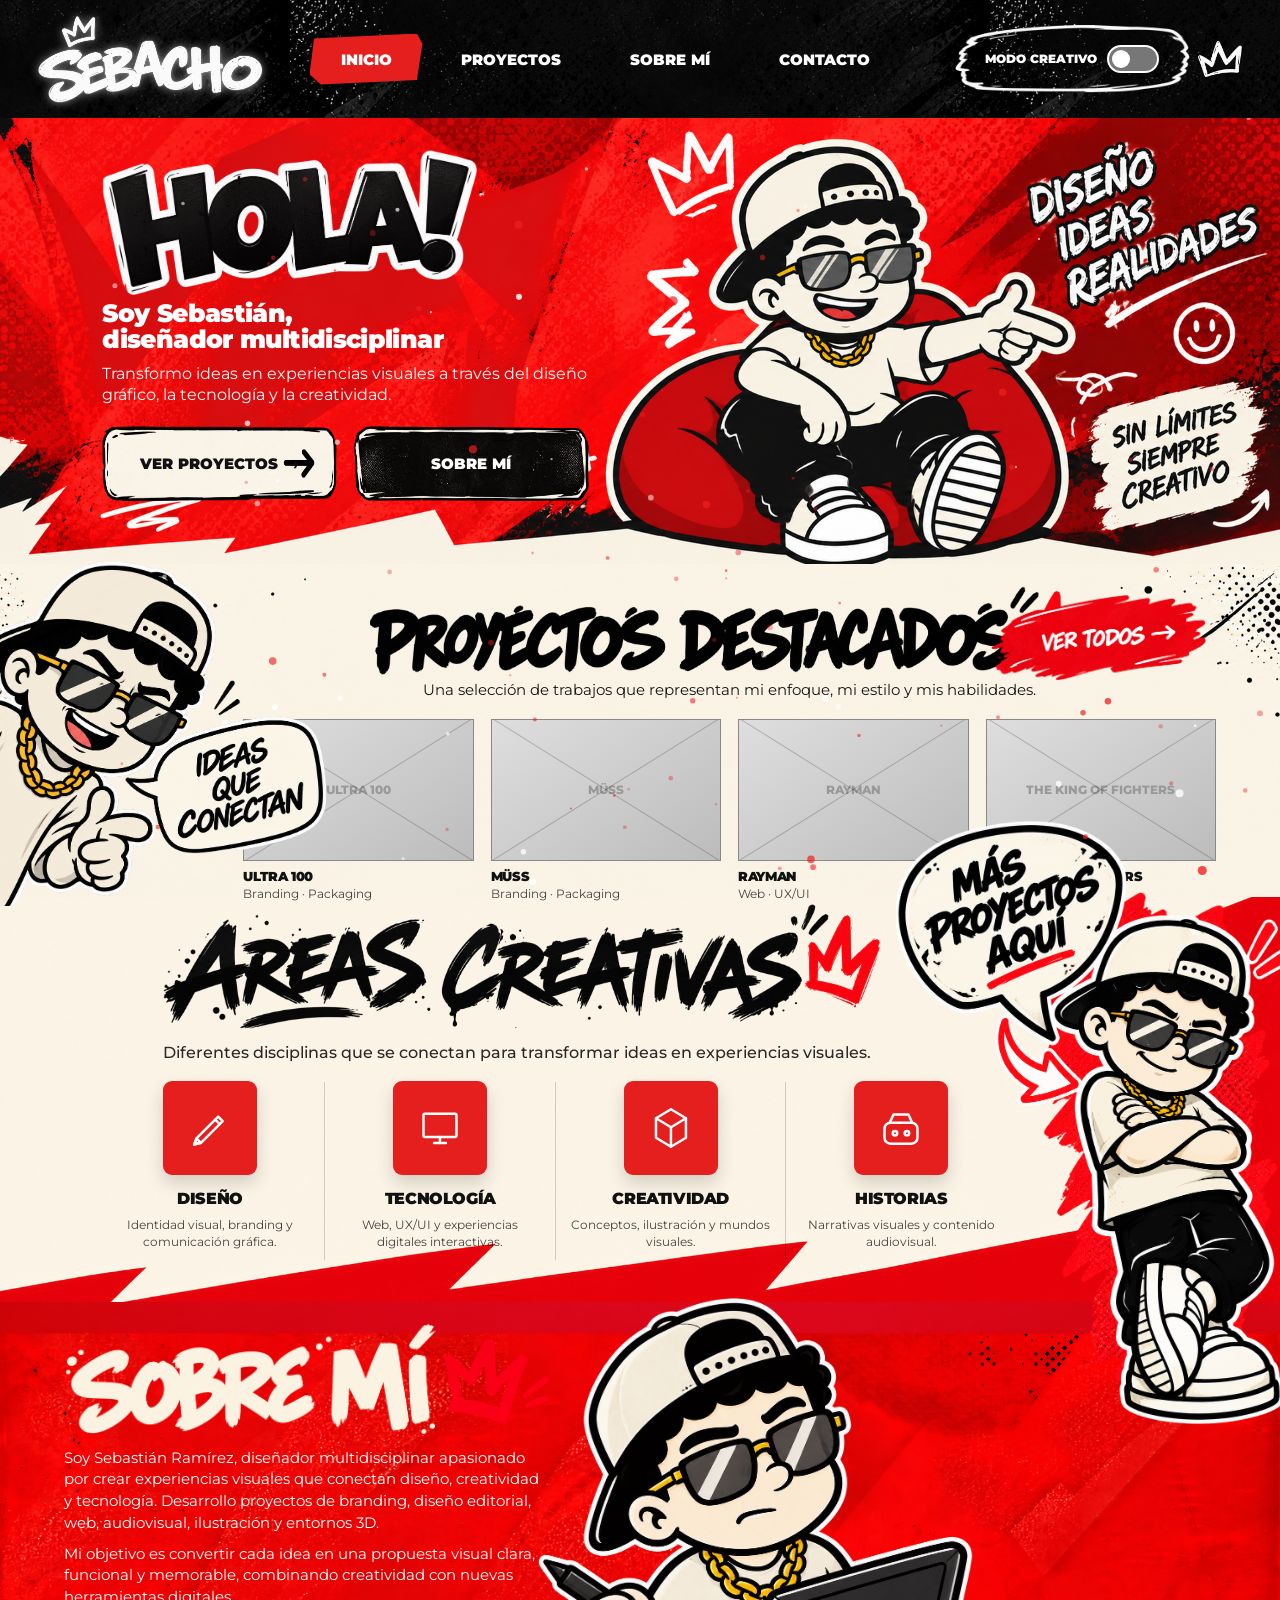
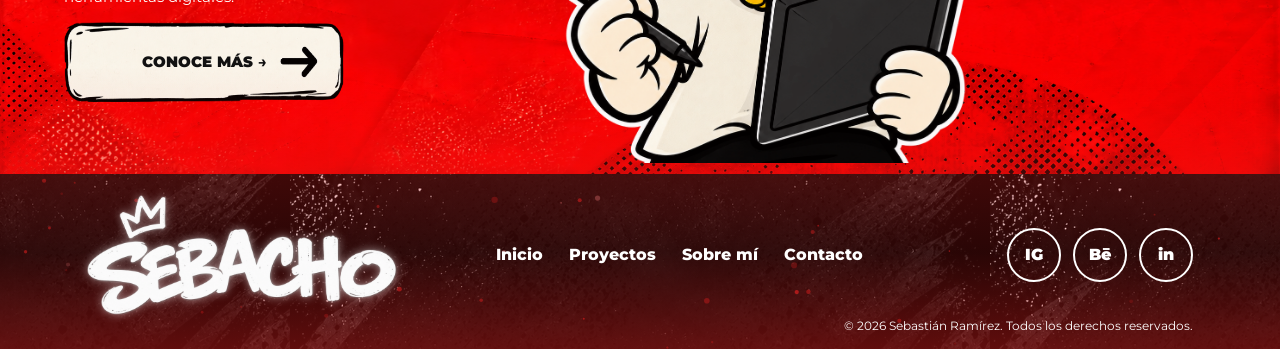
==== index.html @ afc7a99c "PRUEBA PORTAFOLIO" ====
<!DOCTYPE html>
<html lang="es">

<head>

    <meta charset="UTF-8">

    <meta
        name="viewport"
        content="width=device-width, initial-scale=1.0"
    >

    <meta
        name="description"
        content="Portafolio de Sebastián Ramírez. Diseño gráfico, branding, web, audiovisual, 3D e ilustración."
    >

    <title>Sebacho | Portafolio</title>

    <link
        rel="icon"
        type="image/png"
        href="img/logo-web.png"
    >

    <link
        rel="preconnect"
        href="https://fonts.googleapis.com"
    >

    <link
        rel="preconnect"
        href="https://fonts.gstatic.com"
        crossorigin
    >

    <link
        href="https://fonts.googleapis.com/css2?family=Montserrat:wght@400;500;600;700;800;900&display=swap"
        rel="stylesheet"
    >

    <link
        rel="stylesheet"
        href="css/style.css"
    >

</head>


<body class="page-loading">


    <!-- =====================================================
         INTRO
    ====================================================== -->

    <div
        class="intro"
        id="intro"
    >

        <img
            src="img/inicio/logo-sebacho.png"
            alt="Sebacho"
            class="intro-logo"
            id="introLogo"
        >

    </div>



    <!-- =====================================================
         CURSOR
    ====================================================== -->

    <div
        class="custom-cursor"
        id="customCursor"
        aria-hidden="true"
    ></div>



    <!-- =====================================================
         PARTICULAS GENERALES
    ====================================================== -->

    <canvas
        id="globalParticles"
        class="global-particles"
    ></canvas>



    <!-- =====================================================
         HEADER
    ====================================================== -->

    <header
        class="site-header header-visible"
        id="siteHeader"
    >

        <div class="header-background"></div>


        <div class="header-inner">


            <!-- LOGO -->

            <a
                href="index.html"
                class="brand hover-menu-effect"
                id="headerBrand"
                aria-label="Inicio"
            >

                <img
                    src="img/inicio/logo-sebacho.png"
                    alt="Sebacho Portafolio"
                    class="floating-logo"
                >

            </a>



            <!-- MENU -->

            <nav
                class="main-nav"
                id="mainNav"
            >

                <a
                    href="index.html"
                    class="nav-link active"
                >
                    INICIO
                </a>


                <a
                    href="proyectos.html"
                    class="nav-link"
                >
                    PROYECTOS
                </a>


                <a
                    href="sobre-mi.html"
                    class="nav-link"
                >
                    SOBRE MÍ
                </a>


                <a
                    href="contacto.html"
                    class="nav-link"
                >
                    CONTACTO
                </a>

            </nav>



            <!-- MODO CREATIVO -->

            <div class="header-actions">

                <button
                    class="creative-mode hover-menu-effect"
                    id="creativeMode"
                    type="button"
                    aria-label="Activar modo creativo"
                    aria-pressed="false"
                >

                    <img
                        src="img/inicio/modo-creativo-marco.png"
                        alt=""
                        class="creative-mode-frame"
                    >


                    <span class="creative-mode-label">
                        MODO CREATIVO
                    </span>


                    <span class="creative-switch">

                        <span
                            class="creative-switch-dot"
                        ></span>

                    </span>

                </button>


                <img
                    src="img/inicio/corona.png"
                    alt=""
                    class="header-crown creative-crown"
                >

            </div>



            <!-- MENU MOBILE -->

            <button
                class="mobile-menu-button"
                id="mobileMenuButton"
                type="button"
                aria-label="Abrir menú"
                aria-expanded="false"
            >

                <span></span>
                <span></span>
                <span></span>

            </button>


        </div>

    </header>



    <!-- =====================================================
         MAIN
    ====================================================== -->

    <main class="continuous-page">



        <!-- =================================================
             HERO
        ================================================== -->

        <section class="visual-section hero-section">

            <div class="visual-stage hero-stage">


                <img
                    src="img/inicio/Banner-inicio.png"
                    alt=""
                    class="visual-background hero-background"
                >



                <div class="hero-content">


                    <img
                        src="img/inicio/Hola-banner.png"
                        alt="Hola"
                        class="hero-hello creative-text reveal-item reveal-pop"
                    >


                    <div class="hero-copy reveal-item reveal-up">

                        <h1>
                            Soy Sebastián,<br>
                            diseñador multidisciplinar
                        </h1>

                        <p>
                            Transformo ideas en experiencias visuales
                            a través del diseño gráfico, la tecnología
                            y la creatividad.
                        </p>

                    </div>



                    <div class="hero-buttons reveal-item reveal-up">


                        <a
                            href="proyectos.html"
                            class="graphic-button creative-button-one magnetic-element"
                        >

                            <img
                                src="img/inicio/boton-ver-proyectos.png"
                                alt=""
                            >

                            <span>
                                VER PROYECTOS
                                <b>→</b>
                            </span>

                        </a>



                        <a
                            href="sobre-mi.html"
                            class="graphic-button graphic-button-dark creative-button-two magnetic-element"
                        >

                            <img
                                src="img/inicio/boton-inicio.png"
                                alt=""
                            >

                            <span>
                                SOBRE MÍ
                            </span>

                        </a>


                    </div>


                </div>


            </div>

        </section>



        <!-- =================================================
             PROYECTOS DESTACADOS
        ================================================== -->

        <section class="visual-section featured-section">

            <div class="visual-stage featured-stage">


                <img
                    src="img/inicio/fondo-proyectos-destacados.png"
                    alt=""
                    class="visual-background featured-background"
                >



                <div class="featured-content">


                    <div class="featured-heading reveal-item reveal-up">


                        <img
                            src="img/inicio/titulo-proyectos-destacados.png"
                            alt="Proyectos destacados"
                            class="featured-title creative-title-one"
                        >


                        <p>
                            Una selección de trabajos que representan
                            mi enfoque, mi estilo y mis habilidades.
                        </p>


                    </div>



                    <a
                        href="proyectos.html"
                        class="view-all creative-small-button reveal-item reveal-right magnetic-element"
                        aria-label="Ver todos los proyectos"
                    >

                        <img
                            src="img/inicio/boton-ver-todos.png"
                            alt="Ver todos"
                        >

                    </a>



                    <div class="featured-grid">


                        <!-- ULTRA 100 -->

                        <a
                            href="proyectos/ultra-100.html"
                            class="project-card reveal-item reveal-up"
                            style="--delay:0ms;"
                        >

                            <div class="project-image">

                                <div class="placeholder">
                                    ULTRA 100
                                </div>


                                <div class="project-hover-info">

                                    <h3>
                                        ULTRA 100
                                    </h3>

                                    <p>
                                        BRANDING · PACKAGING
                                    </p>

                                </div>

                            </div>


                            <h2>
                                ULTRA 100
                            </h2>

                            <p>
                                Branding · Packaging
                            </p>

                        </a>



                        <!-- MÜSS -->

                        <a
                            href="proyectos/muss.html"
                            class="project-card reveal-item reveal-up"
                            style="--delay:70ms;"
                        >

                            <div class="project-image">

                                <div class="placeholder">
                                    MÜSS
                                </div>


                                <div class="project-hover-info">

                                    <h3>
                                        MÜSS
                                    </h3>

                                    <p>
                                        BRANDING · PACKAGING
                                    </p>

                                </div>

                            </div>


                            <h2>
                                MÜSS
                            </h2>

                            <p>
                                Branding · Packaging
                            </p>

                        </a>



                        <!-- RAYMAN -->

                        <a
                            href="proyectos/rayman.html"
                            class="project-card reveal-item reveal-up"
                            style="--delay:140ms;"
                        >

                            <div class="project-image">

                                <div class="placeholder">
                                    RAYMAN
                                </div>


                                <div class="project-hover-info">

                                    <h3>
                                        RAYMAN
                                    </h3>

                                    <p>
                                        WEB · UX/UI
                                    </p>

                                </div>

                            </div>


                            <h2>
                                RAYMAN
                            </h2>

                            <p>
                                Web · UX/UI
                            </p>

                        </a>



                        <!-- KOF -->

                        <a
                            href="proyectos/kof.html"
                            class="project-card reveal-item reveal-up"
                            style="--delay:210ms;"
                        >

                            <div class="project-image">

                                <div class="placeholder">
                                    THE KING OF FIGHTERS
                                </div>


                                <div class="project-hover-info">

                                    <h3>
                                        THE KING OF FIGHTERS
                                    </h3>

                                    <p>
                                        WEB · UX/UI
                                    </p>

                                </div>

                            </div>


                            <h2>
                                THE KING OF FIGHTERS
                            </h2>

                            <p>
                                Web · UX/UI
                            </p>

                        </a>


                    </div>


                </div>



                <div class="featured-character-position character-front">

                    <img
                        src="img/inicio/proyectos-destacados-personaje.png"
                        alt=""
                        class="featured-character creative-character-left reveal-item reveal-left"
                    >

                </div>


            </div>

        </section>



        <!-- =================================================
             AREAS CREATIVAS
        ================================================== -->

        <section class="visual-section areas-section">

            <div class="visual-stage areas-stage">


                <img
                    src="img/inicio/fondo-areas-creativos.png"
                    alt=""
                    class="visual-background areas-background"
                >



                <div class="areas-content">


                    <div class="areas-heading reveal-item reveal-left">

                        <img
                            src="img/inicio/titulo-Areas-creativas.png"
                            alt="Áreas creativas"
                            class="areas-title creative-areas-title"
                        >


                        <p>
                            Diferentes disciplinas que se conectan para
                            transformar ideas en experiencias visuales.
                        </p>

                    </div>



                    <div class="areas-grid">


                        <!-- DISEÑO -->

                        <article
                            class="area-item reveal-item reveal-up"
                            style="--delay:0ms;"
                        >

                            <div class="area-icon creative-icon-one">

                                <svg
                                    viewBox="0 0 64 64"
                                    aria-hidden="true"
                                >

                                    <path d="M14 46L43 17l6 6-29 29-9 2z"/>
                                    <path d="M39 21l6 6"/>
                                    <path d="M11 54l3-8 5 5z"/>

                                </svg>

                            </div>


                            <h3>
                                DISEÑO
                            </h3>


                            <p>
                                Identidad visual, branding
                                y comunicación gráfica.
                            </p>

                        </article>



                        <!-- TECNOLOGÍA -->

                        <article
                            class="area-item reveal-item reveal-up"
                            style="--delay:80ms;"
                        >

                            <div class="area-icon creative-icon-two">

                                <svg
                                    viewBox="0 0 64 64"
                                    aria-hidden="true"
                                >

                                    <rect
                                        x="10"
                                        y="13"
                                        width="44"
                                        height="31"
                                        rx="2"
                                    />

                                    <path d="M24 52h16"/>
                                    <path d="M32 44v8"/>

                                </svg>

                            </div>


                            <h3>
                                TECNOLOGÍA
                            </h3>


                            <p>
                                Web, UX/UI y experiencias
                                digitales interactivas.
                            </p>

                        </article>



                        <!-- CREATIVIDAD -->

                        <article
                            class="area-item reveal-item reveal-up"
                            style="--delay:160ms;"
                        >

                            <div class="area-icon creative-icon-three">

                                <svg
                                    viewBox="0 0 64 64"
                                    aria-hidden="true"
                                >

                                    <path d="M32 7l20 12v26L32 57 12 45V19z"/>
                                    <path d="M12 19l20 12 20-12"/>
                                    <path d="M32 31v26"/>

                                </svg>

                            </div>


                            <h3>
                                CREATIVIDAD
                            </h3>


                            <p>
                                Conceptos, ilustración
                                y mundos visuales.
                            </p>

                        </article>



                        <!-- HISTORIAS -->

                        <article
                            class="area-item reveal-item reveal-up"
                            style="--delay:240ms;"
                        >

                            <div class="area-icon creative-icon-four">

                                <svg
                                    viewBox="0 0 64 64"
                                    aria-hidden="true"
                                >

                                    <path d="M18 25h28a8 8 0 018 8v12a8 8 0 01-8 8H18a8 8 0 01-8-8V33a8 8 0 018-8z"/>
                                    <path d="M17 25l5-11h20l5 11"/>

                                    <circle
                                        cx="24"
                                        cy="39"
                                        r="3"
                                    />

                                    <circle
                                        cx="40"
                                        cy="39"
                                        r="3"
                                    />

                                </svg>

                            </div>


                            <h3>
                                HISTORIAS
                            </h3>


                            <p>
                                Narrativas visuales
                                y contenido audiovisual.
                            </p>

                        </article>


                    </div>


                </div>



                <div class="areas-character-position character-front">

                    <img
                        src="img/inicio/personaje-otros-proyectos.png"
                        alt=""
                        class="areas-character creative-areas-character reveal-item reveal-right"
                    >

                </div>


            </div>

        </section>



        <!-- =================================================
             SOBRE MI
        ================================================== -->

        <section class="visual-section about-section">

            <div class="visual-stage about-stage">


                <img
                    src="img/inicio/fondo-sobre-mi.png"
                    alt=""
                    class="visual-background about-background"
                >



                <div class="about-content reveal-item reveal-left">


                    <img
                        src="img/inicio/titulo-sobre-mi.png"
                        alt="Sobre mí"
                        class="about-title creative-about-title"
                    >


                    <p>
                        Soy Sebastián Ramírez, diseñador multidisciplinar
                        apasionado por crear experiencias visuales que conectan
                        diseño, creatividad y tecnología. Desarrollo proyectos
                        de branding, diseño editorial, web, audiovisual,
                        ilustración y entornos 3D.
                    </p>


                    <p>
                        Mi objetivo es convertir cada idea en una propuesta
                        visual clara, funcional y memorable, combinando
                        creatividad con nuevas herramientas digitales.
                    </p>



                    <a
                        href="sobre-mi.html"
                        class="about-button creative-about-button magnetic-element"
                    >

                        <img
                            src="img/inicio/boton-conoce-mas.png"
                            alt=""
                        >

                        <span>
                            CONOCE MÁS
                            <b>→</b>
                        </span>

                    </a>


                </div>



                <div class="about-character-position character-front">

                    <img
                        src="img/inicio/personaje-sobre-mi.png"
                        alt=""
                        class="about-character creative-about-character reveal-item reveal-pop"
                    >

                </div>



                <div class="about-footer-fade"></div>


            </div>

        </section>


    </main>



    <!-- =====================================================
         FOOTER
    ====================================================== -->

    <footer class="footer">


        <canvas
            id="footerFire"
            class="footer-fire"
        ></canvas>


        <div class="footer-red-glow"></div>



        <div class="footer-inner reveal-item reveal-up">


            <a
                href="index.html"
                class="footer-logo hover-menu-effect"
            >

                <img
                    src="img/inicio/logo-sebacho.png"
                    alt="Sebacho"
                    class="floating-logo footer-floating-logo"
                >

            </a>



            <nav class="footer-nav">


                <a
                    href="index.html"
                    class="hover-menu-effect"
                >
                    Inicio
                </a>


                <a
                    href="proyectos.html"
                    class="hover-menu-effect"
                >
                    Proyectos
                </a>


                <a
                    href="sobre-mi.html"
                    class="hover-menu-effect"
                >
                    Sobre mí
                </a>


                <a
                    href="contacto.html"
                    class="hover-menu-effect"
                >
                    Contacto
                </a>


            </nav>



            <div class="footer-socials">


                <a
                    href="https://www.instagram.com/sebbacho/"
                    target="_blank"
                    rel="noopener noreferrer"
                    class="hover-menu-effect"
                >
                    IG
                </a>


                <a
                    href="https://www.behance.net/skullrex00reli"
                    target="_blank"
                    rel="noopener noreferrer"
                    class="hover-menu-effect"
                >
                    Bē
                </a>


                <a
                    href="https://www.linkedin.com/in/ssebachoo-designer-447608274/"
                    target="_blank"
                    rel="noopener noreferrer"
                    class="hover-menu-effect"
                >
                    in
                </a>


            </div>


        </div>



        <p class="footer-copy">

            ©
            <span id="currentYear"></span>
            Sebastián Ramírez.
            Todos los derechos reservados.

        </p>


    </footer>



    <!-- =====================================================
         VOLVER ARRIBA
    ====================================================== -->

    <button
        class="back-to-top"
        id="backToTop"
        type="button"
        aria-label="Volver al inicio"
    >

        <span>↑</span>

    </button>



    <script src="js/main.js"></script>


</body>

</html>
---- css/style.css ----
/* =========================================================
   VARIABLES
========================================================= */

:root {

    --red: #E41F1E;
    --cream: #FAF3E6;
    --white: #ffffff;
    --black: #050505;

    --cyan: #00edff;
    --blue-neon: #1689ff;
    --yellow: #fff36d;

    --header-height: 118px;

    --area-icon-size:
        clamp(
            94px,
            6.3vw,
            118px
        );

}


/* =========================================================
   RESET
========================================================= */

* {

    margin: 0;
    padding: 0;

    box-sizing: border-box;

}


html {

    scroll-behavior: smooth;

    scrollbar-color:
        var(--red)
        #080808;

}


body {

    min-height: 100vh;

    overflow-x: hidden;

    color: white;

    font-family:
        "Montserrat",
        Arial,
        sans-serif;

    background-image:
        url("../img/fondo-web.png");

    background-repeat:
        repeat;

    background-position:
        center top;

    background-size:
        700px auto;

}


body.page-loading,
body.menu-open {

    overflow: hidden;

}


img {

    display: block;

    max-width: 100%;

}


a {

    color: inherit;

    text-decoration: none;

}


button {

    font-family: inherit;

}


h1,
h2,
h3 {

    letter-spacing: -.025em;

}


/* =========================================================
   SCROLLBAR
========================================================= */

::-webkit-scrollbar {

    width: 12px;

}


::-webkit-scrollbar-track {

    background: #080808;

}


::-webkit-scrollbar-thumb {

    background:
        var(--red);

    border:
        3px solid #080808;

    border-radius:
        50px;

}


/* =========================================================
   CURSOR
========================================================= */

@media (pointer: fine) {

    html,
    body,
    body * {

        cursor:
            none !important;

    }


    .custom-cursor {

        position: fixed;

        z-index: 99999999;

        left: 0;
        top: 0;

        width: 44px;
        height: 44px;

        pointer-events: none;

        background:
            url("../img/mouse-normal.png")
            left top /
            contain
            no-repeat;

        transform:
            translate(-5px,-4px);

        opacity: 0;

        transition:
            width .13s ease,
            height .13s ease,
            opacity .15s ease;

    }


    .custom-cursor.visible {

        opacity: 1;

    }


    .custom-cursor.is-link {

        width: 52px;
        height: 52px;

        background-image:
            url("../img/mouse-enlace.png");

    }

}


/* =========================================================
   PARTICULAS
========================================================= */

.global-particles {

    position: fixed;

    z-index: 120;

    inset: 0;

    width: 100%;
    height: 100%;

    pointer-events: none;

    opacity: 1;

}


/* =========================================================
   INTRO
========================================================= */

.intro {

    position: fixed;

    z-index: 9999990;

    inset: 0;

    display: flex;

    align-items: center;

    justify-content: center;

    background-image:
        url("../img/fondo-web.png");

    background-repeat: repeat;

    background-size:
        700px auto;

    transition:
        opacity .45s ease,
        visibility .45s ease,
        filter .45s ease;

}


.intro.finished {

    opacity: 0;

    visibility: hidden;

    pointer-events: none;

    filter:
        blur(10px);

}


.intro-logo {

    position: fixed;

    width:
        min(520px,62vw);

    filter:
        drop-shadow(
            0 0 8px
            rgba(255,255,255,.45)
        );

}


/* =========================================================
   HEADER
========================================================= */

.site-header {

    position: sticky;

    top: 0;

    z-index: 9000;

    width: 100%;

    height:
        var(--header-height);

    transform-origin:
        center top;

    transition:
        transform .48s
        cubic-bezier(.22,.8,.25,1),
        opacity .38s ease,
        filter .4s ease;

}


.header-background {

    position: absolute;

    inset: 0;

    background-image:
        url("../img/fondo-web.png");

    background-repeat: repeat;

    background-position:
        center;

    background-size:
        700px auto;

}


.site-header.header-hidden {

    transform:
        translateY(-122%)
        scale(.98);

    opacity: 0;

    filter:
        blur(12px);

    pointer-events: none;

}


.site-header.header-visible {

    transform:
        translateY(0)
        scale(1);

    opacity: 1;

    filter:
        blur(0);

}


.header-inner {

    position: relative;

    z-index: 40;

    width:
        min(94%,1540px);

    height: 100%;

    margin: auto;

    display: grid;

    grid-template-columns:
        245px
        1fr
        315px;

    gap: 18px;

    align-items: center;

}


/* =========================================================
   LOGO
========================================================= */

.brand {

    width: 225px;

}


.footer-logo {

    width: 310px;

}


.brand img,
.footer-logo img {

    width: 100%;

    filter:
        drop-shadow(
            0 0 5px
            rgba(255,255,255,.5)
        );

}


.floating-logo {

    transform-origin: center;

    animation:
        sebaLogoFloat
        3.5s
        ease-in-out
        infinite;

}


.footer-floating-logo {

    animation-duration:
        3.9s;

    animation-delay:
        -.8s;

}


@keyframes sebaLogoFloat {

    0%,
    100% {

        transform:
            translateY(0)
            rotate(-.5deg);

    }

    50% {

        transform:
            translateY(-9px)
            rotate(.8deg);

    }

}


.brand,
.footer-logo {

    transform-origin:
        center;

    transition:
        transform .32s
        cubic-bezier(.34,1.56,.64,1),
        filter .28s ease;

}


.brand:hover,
.footer-logo:hover {

    transform:
        translateY(-5px)
        scale(1.09)
        rotate(-1deg);

}


/* =========================================================
   MENU
========================================================= */

.main-nav {

    display: flex;

    align-items: center;

    justify-content: center;

    gap: 13px;

}


.nav-link {

    position: relative;

    z-index: 1;

    padding:
        17px 28px;

    font-size: .94rem;

    font-weight: 900;

    transition:
        transform .28s
        cubic-bezier(.34,1.56,.64,1),
        color .25s ease;

}


.nav-link::before {

    content: "";

    position: absolute;

    z-index: -1;

    inset:
        1px -3px;

    opacity: 0;

    background:
        var(--cream);

    clip-path:
        polygon(
            4% 10%,
            95% 0,
            100% 20%,
            95% 91%,
            10% 100%,
            0 80%
        );

    transform:
        scale(.7);

    transition:
        opacity .25s ease,
        transform .25s ease;

}


.nav-link:hover {

    transform:
        translateY(-3px)
        scale(1.1);

    color: #111;

}


.nav-link:hover::before {

    opacity: 1;

    transform:
        scale(1);

}


.nav-link.active::before {

    opacity: 1;

    background:
        var(--red);

    transform:
        scale(1);

}


/* =========================================================
   HOVER
========================================================= */

.hover-menu-effect {

    transform-origin:
        center;

    transition:
        transform .28s
        cubic-bezier(.34,1.56,.64,1);

}


.hover-menu-effect:hover {

    transform:
        translateY(-4px)
        scale(1.06);

}


.brand.hover-menu-effect:hover,
.footer-logo.hover-menu-effect:hover {

    transform:
        translateY(-5px)
        scale(1.09)
        rotate(-1deg);

}


/* =========================================================
   MODO CREATIVO
========================================================= */

.header-actions {

    display: flex;

    align-items: center;

    justify-content:
        flex-end;

    gap: 8px;

}


.creative-mode {

    position: relative;

    width: 235px;

    height: 68px;

    display: flex;

    align-items: center;

    justify-content: center;

    gap: 10px;

    border: 0;

    background:
        transparent;

    color: white;

}


.creative-mode-frame {

    position: absolute;

    inset: 0;

    width: 100%;
    height: 100%;

    pointer-events: none;

}


.creative-mode-label {

    position: relative;

    z-index: 2;

    font-size: .72rem;

    font-weight: 900;

}


.creative-switch {

    position: relative;

    z-index: 2;

    width: 52px;
    height: 28px;

    padding: 3px;

    border:
        2px solid white;

    border-radius:
        99px;

    background: #777;

}


.creative-switch-dot {

    display: block;

    width: 18px;
    height: 18px;

    border-radius: 50%;

    background:
        white;

    transition:
        transform .32s
        cubic-bezier(.34,1.56,.64,1);

}


body.creative-on
.creative-switch {

    background:
        var(--red);

    box-shadow:
        0 0 10px
        rgba(228,31,30,.6);

}


body.creative-on
.creative-switch-dot {

    transform:
        translateX(22px);

}


.header-crown {

    width: 44px;

}


.mobile-menu-button {

    display: none;

}


/* =========================================================
   ESTRUCTURA
========================================================= */

.continuous-page {

    position: relative;

    z-index: 2;

}


.visual-section {

    position: relative;

    width: 100%;

    line-height: 0;

    overflow: visible;

}


.visual-stage {

    position: relative;

    width: 100%;

    overflow: visible;

}


.visual-background {

    position: relative;

    z-index: 2;

    width: 100%;

    height: auto;

}


.featured-section {

    margin-top: -6px;

}


.areas-section {

    margin-top: -7px;

}


.about-section {

    margin-top: -7px;

}


/* =========================================================
   PERSONAJES
========================================================= */

.character-front,
.featured-character-position,
.areas-character-position,
.about-character-position {

    z-index:
        5000 !important;

}


.featured-character,
.areas-character,
.about-character {

    position: relative;

    z-index: 5001;

    pointer-events: none;

}


/* =========================================================
   HERO
========================================================= */

.hero-content {

    position: absolute;

    z-index: 50;

    top: 7%;

    left: 8%;

    width: 38%;

    line-height: normal;

}


.hero-hello {

    width:
        min(77%,525px);

}


.hero-copy {

    margin-top: 5px;

}


.hero-copy h1 {

    margin-bottom: 11px;

    font-size:
        clamp(
            1.58rem,
            1.95vw,
            2.5rem
        );

    line-height: 1.03;

    font-weight: 900;

}


.hero-copy p {

    max-width: 620px;

    font-size:
        clamp(
            .98rem,
            1.08vw,
            1.2rem
        );

    line-height: 1.38;

}


.hero-buttons {

    display: flex;

    align-items: center;

    gap: 17px;

    margin-top: 20px;

}


.graphic-button {

    position: relative;

    width: 255px;

    height: 75px;

    display: flex;

    align-items: center;

    justify-content: center;

    transition:
        transform .3s
        cubic-bezier(.34,1.56,.64,1);

}


.graphic-button:hover {

    transform:
        translateY(-7px)
        scale(1.06)
        rotate(-1deg);

}


.graphic-button img {

    position: absolute;

    inset: 0;

    width: 100%;
    height: 100%;

}


.graphic-button span {

    position: relative;

    z-index: 2;

    display: flex;

    gap: 12px;

    color: #111;

    font-size: .92rem;

    font-weight: 900;

}


.graphic-button-dark span {

    color: white;

}


/* =========================================================
   DESTACADOS
========================================================= */

.featured-content {

    position: absolute;

    z-index: 52;

    left: 19%;

    top: 6.5%;

    width: 76%;

    line-height: normal;

}


.featured-character-position {

    position: absolute;

    left: -1.5%;

    top: 50%;

    width: 27%;

    max-width: 510px;

    transform:
        translateY(-50%);

}


.featured-character {

    width: 100%;

}


.featured-title {

    width:
        min(74%,840px);

    margin: auto;

}


.featured-heading {

    text-align: center;

}


.featured-heading p {

    color: #171717;

    margin-top: 3px;

    font-size: .96rem;

}


.view-all {

    position: absolute;

    z-index: 200;

    top: 3%;

    right: 1%;

    width: 215px;

    transition:
        transform .3s
        cubic-bezier(.34,1.56,.64,1);

}


.view-all:hover {

    transform:
        translateY(-9px)
        scale(1.11)
        rotate(-2deg);

}


.view-all img {

    width: 100%;

}


/* =========================================================
   PROYECTOS DESTACADOS
========================================================= */

.featured-grid {

    display: grid;

    grid-template-columns:
        repeat(4,1fr);

    gap: 17px;

    margin-top: 20px;

}


.project-card {

    position: relative;

    min-width: 0;

    color: #111;

    line-height: normal;

}


/* =========================================================
   IMAGEN PROYECTO
========================================================= */

.project-image {

    position: relative;

    width: 100%;

    aspect-ratio:
        1.62 / 1;

    margin-bottom: 7px;

    overflow: hidden;

    transform-origin:
        center;

    transition:
        transform .42s
        cubic-bezier(.2,.8,.2,1),
        box-shadow .42s ease;

}


/* =========================================================
   ANIMACION HOVER
========================================================= */

.project-card:hover
.project-image {

    transform:
        translateY(-6px)
        scale(1.045)
        rotate(-.5deg);

    box-shadow:
        0 15px 28px
        rgba(0,0,0,.2);

}


/* =========================================================
   IMAGEN REAL
========================================================= */

.project-image img {

    width: 100%;
    height: 100%;

    object-fit: cover;

    transition:
        transform .55s
        cubic-bezier(.2,.8,.2,1);

}


.project-card:hover
.project-image img {

    transform:
        scale(1.075);

}


/* =========================================================
   PLACEHOLDER
========================================================= */

.placeholder {

    position: relative;

    width: 100%;
    height: 100%;

    display: flex;

    align-items: center;

    justify-content: center;

    overflow: hidden;

    background:
        linear-gradient(
            145deg,
            #dedede,
            #bcbcbc
        );

    border:
        1px solid #888;

    color: #999;

    font-size: .73rem;

    font-weight: 800;

    transition:
        transform .55s
        cubic-bezier(.2,.8,.2,1);

}


.project-card:hover
.placeholder {

    transform:
        scale(1.075);

}


.placeholder::before,
.placeholder::after {

    content: "";

    position: absolute;

    width: 140%;

    height: 1px;

    background:
        rgba(0,0,0,.2);

}


.placeholder::before {

    transform:
        rotate(32deg);

}


.placeholder::after {

    transform:
        rotate(-32deg);

}


/* =========================================================
   CUADRO BLANCO
========================================================= */

.project-hover-info {

    position: absolute;

    z-index: 30;

    left: 50%;

    bottom: 13px;

    width:
        calc(100% - 26px);

    padding:
        13px 15px;

    background:
        rgba(255,255,255,.96);

    border-radius:
        14px;

    color: #111;

    line-height: normal;

    text-align: left;

    opacity: 0;

    transform:
        translate(-50%,28px)
        scale(.93);

    transition:
        opacity .35s ease,
        transform .42s
        cubic-bezier(.22,1,.36,1);

    pointer-events: none;

    box-shadow:
        0 10px 24px
        rgba(0,0,0,.17);

    backdrop-filter:
        blur(7px);

    -webkit-backdrop-filter:
        blur(7px);

}


/* =========================================================
   REVELADO DEL CUADRO
========================================================= */

.project-card:hover
.project-hover-info {

    opacity: 1;

    transform:
        translate(-50%,0)
        scale(1);

}


/* =========================================================
   TEXTO DEL CUADRO
========================================================= */

.project-hover-info h3 {

    margin: 0;

    color: #111;

    font-size:
        clamp(
            .8rem,
            .93vw,
            1rem
        );

    line-height: 1.08;

    font-weight: 900;

}


.project-hover-info p {

    margin-top: 5px;

    color:
        rgba(0,0,0,.58);

    font-size:
        clamp(
            .6rem,
            .65vw,
            .72rem
        );

    line-height: 1.2;

    font-weight: 700;

    letter-spacing: .045em;

}


/* =========================================================
   TEXTO NORMAL DEBAJO
========================================================= */

.project-card > h2 {

    font-size: .84rem;

    font-weight: 900;

}


.project-card > p {

    margin-top: 3px;

    color: #444;

    font-size: .73rem;

}


/* =========================================================
   AREAS
========================================================= */

.areas-content {

    position: absolute;

    z-index: 70;

    left: 7.4%;

    top: 1.8%;

    width: 72%;

    height: 72%;

    display: flex;

    flex-direction: column;

    line-height: normal;

}


.areas-heading {

    width:
        min(78%,790px);

    margin-left:
        calc(
            12.5% -
            var(--area-icon-size) / 2
        );

    margin-bottom:
        clamp(
            9px,
            .8vw,
            16px
        );

}


.areas-title {

    width: 100%;

    max-width: 760px;

}


.areas-heading p {

    max-width: 720px;

    margin-top: 8px;

    color: #292929;

    font-size:
        clamp(
            1.02rem,
            1.18vw,
            1.32rem
        );

    line-height: 1.38;

    font-weight: 500;

}


.areas-grid {

    width: 100%;

    display: grid;

    grid-template-columns:
        repeat(4,1fr);

}


.area-item {

    position: relative;

    min-height: 212px;

    padding:
        7px 13px;

    display: flex;

    flex-direction: column;

    align-items: center;

    text-align: center;

    color: #111;

}


.area-item:not(:last-child)::after {

    content: "";

    position: absolute;

    right: 0;

    top: 4%;

    width: 1px;

    height: 84%;

    background:
        rgba(0,0,0,.17);

}


.area-icon {

    width:
        var(--area-icon-size);

    height:
        var(--area-icon-size);

    margin-bottom: 14px;

    display: flex;

    align-items: center;

    justify-content: center;

    background:
        var(--red);

    border-radius: 9px;

    box-shadow:
        0 8px 17px
        rgba(0,0,0,.16);

    transition:
        transform .32s
        cubic-bezier(.34,1.56,.64,1);

}


.area-icon svg {

    width: 51%;
    height: 51%;

    fill: none;

    stroke: white;

    stroke-width: 3.3;

    stroke-linecap: round;

    stroke-linejoin: round;

}


.area-item:hover
.area-icon {

    transform:
        translateY(-7px)
        scale(1.09)
        rotate(-2deg);

}


.area-item h3 {

    color: #111;

    font-size:
        clamp(
            1rem,
            1.1vw,
            1.26rem
        );

    font-weight: 900;

}


.area-item p {

    max-width: 230px;

    margin-top: 8px;

    color:
        rgba(0,0,0,.72);

    font-size:
        clamp(
            .76rem,
            .82vw,
            .94rem
        );

    line-height: 1.4;

}


.areas-character-position {

    position: absolute;

    right: -1%;

    top: 55%;

    width: 31%;

    max-width: 620px;

    transform:
        translateY(-50%);

}


.areas-character {

    width: 100%;

}


/* =========================================================
   SOBRE MI
========================================================= */

.about-stage {

    position: relative;

    min-height:
        clamp(
            480px,
            29vw,
            570px
        );

    overflow: visible;

}


.about-background {

    position: absolute;

    z-index: 2;

    inset: 0;

    width: 100%;
    height: 100%;

    object-fit: fill;

}


.about-content {

    position: absolute;

    z-index: 80;

    left: 5%;

    top: 4.5%;

    width: 38%;

    line-height: normal;

}


.about-title {

    width:
        min(100%,540px);

    margin-bottom: 13px;

}


.about-content p {

    max-width: 660px;

    margin-bottom: 9px;

    font-size:
        clamp(
            .95rem,
            1.02vw,
            1.12rem
        );

    line-height: 1.43;

}


.about-button {

    position: relative;

    width: 280px;

    height: 80px;

    margin-top: 14px;

    display: flex;

    align-items: center;

    justify-content: center;

    transition:
        transform .3s
        cubic-bezier(.34,1.56,.64,1);

}


.about-button:hover {

    transform:
        translateY(-7px)
        scale(1.06);

}


.about-button img {

    position: absolute;

    inset: 0;

    width: 100%;
    height: 100%;

}


.about-button span {

    position: relative;

    z-index: 2;

    color: #111;

    font-size: .92rem;

    font-weight: 900;

}


.about-character-position {

    position: absolute;

    left: 42%;

    bottom: 4%;

    width: 34%;

    max-width: 610px;

}


.about-character {

    width: 100%;

}


.about-footer-fade {

    position: absolute;

    z-index: 115;

    left: 0;
    right: 0;

    bottom: -4px;

    height: 120px;

    pointer-events: none;

    background:
        linear-gradient(
            180deg,
            rgba(228,31,30,0) 0%,
            rgba(228,31,30,.04) 30%,
            rgba(228,31,30,.16) 65%,
            rgba(228,31,30,.32) 100%
        );

}


/* =========================================================
   FOOTER
========================================================= */

.footer {

    position: relative;

    z-index: 90;

    min-height: 175px;

    margin-top: -8px;

    padding:
        20px
        4%
        11px;

    overflow: hidden;

    background-image:
        url("../img/fondo-web.png");

    background-repeat: repeat;

    background-position: center;

    background-size:
        700px auto;

}


.footer-red-glow {

    position: absolute;

    z-index: 5;

    inset: 0;

    pointer-events: none;

    background:
        linear-gradient(
            180deg,
            rgba(228,31,30,.28) 0%,
            rgba(228,31,30,.18) 45%,
            rgba(228,31,30,.42) 100%
        );

}


.footer-fire {

    position: absolute;

    z-index: 25;

    left: 0;

    bottom: 0;

    width: 100%;

    height: 280px;

    pointer-events: none;

    opacity: .9;

}


.footer-inner {

    position: relative;

    z-index: 50;

    width:
        min(94%,1500px);

    margin: auto;

    display: grid;

    grid-template-columns:
        330px
        1fr
        250px;

    align-items: center;

    gap: 16px;

}


.footer-nav {

    display: flex;

    justify-content: center;

    gap: 26px;

}


.footer-nav a {

    font-size: 1rem;

    font-weight: 800;

}


.footer-socials {

    display: flex;

    justify-content: flex-end;

    gap: 12px;

}


.footer-socials a {

    width: 54px;
    height: 54px;

    display: flex;

    align-items: center;

    justify-content: center;

    border:
        2px solid white;

    border-radius: 50%;

    font-size: 1rem;

    font-weight: 900;

}


.footer-copy {

    position: relative;

    z-index: 50;

    width:
        min(94%,1500px);

    margin:
        4px auto 0;

    text-align: right;

    font-size: .72rem;

}


/* =========================================================
   VOLVER ARRIBA
========================================================= */

.back-to-top {

    position: fixed;

    z-index: 8500;

    right: 26px;

    bottom: 25px;

    width: 58px;
    height: 58px;

    display: flex;

    align-items: center;

    justify-content: center;

    border:
        2px solid white;

    border-radius: 50%;

    color: white;

    background:
        var(--red);

    opacity: 0;

    visibility: hidden;

    pointer-events: none;

    transform:
        translateY(20px)
        scale(.8);

    transition:
        .35s ease;

}


.back-to-top.visible {

    opacity: 1;

    visibility: visible;

    pointer-events: auto;

    transform:
        translateY(0)
        scale(1);

}


/* =========================================================
   REVEAL
========================================================= */

.reveal-item {

    opacity: 0;

    transition:
        opacity .72s
        cubic-bezier(.2,.75,.25,1),
        transform .78s
        cubic-bezier(.2,.75,.25,1);

    transition-delay:
        var(--delay,0ms);

}


.reveal-item.is-visible {

    opacity: 1;

}


.reveal-up {

    transform:
        translateY(40px)
        scale(.98);

}


.reveal-up.is-visible {

    transform:
        translateY(0)
        scale(1);

}


.reveal-left {

    transform:
        translateX(-48px);

}


.reveal-left.is-visible {

    transform:
        translateX(0);

}


.reveal-right {

    transform:
        translateX(48px);

}


.reveal-right.is-visible {

    transform:
        translateX(0);

}


.reveal-pop {

    transform:
        scale(.86)
        rotate(-2deg);

}


.reveal-pop.is-visible {

    transform:
        scale(1)
        rotate(0);

}


/* =========================================================
   NEON
========================================================= */

body.creative-on
.creative-text,

body.creative-on
.creative-button-one,

body.creative-on
.creative-button-two,

body.creative-on
.creative-crown {

    filter:
        drop-shadow(
            0 0 5px
            rgba(255,255,255,.76)
        )
        drop-shadow(
            0 0 11px
            rgba(0,237,255,.58)
        );

}


body.creative-on
.creative-small-button,

body.creative-on
.creative-title-one,

body.creative-on
.creative-character-left,

body.creative-on
.creative-areas-title,

body.creative-on
.creative-areas-character {

    filter:
        drop-shadow(
            0 0 5px
            rgba(0,237,255,.65)
        )
        drop-shadow(
            0 0 12px
            rgba(22,137,255,.36)
        );

}


body.creative-on
.area-icon {

    box-shadow:
        0 0 0 2px
        rgba(255,255,255,.5),
        0 0 13px
        rgba(0,237,255,.58),
        0 8px 17px
        rgba(0,0,0,.14);

}


body.creative-on
.creative-about-title,

body.creative-on
.creative-about-button,

body.creative-on
.creative-about-character {

    filter:
        drop-shadow(
            0 0 5px
            rgba(255,255,255,.74)
        )
        drop-shadow(
            0 0 11px
            rgba(255,243,109,.44)
        );

}


/* =========================================================
   ANIMACIONES CREATIVAS
========================================================= */

body.creative-on
.creative-crown {

    animation:
        creativeCrown
        2.7s
        ease-in-out
        infinite;

}


body.creative-on
.creative-text {

    animation:
        creativeHello
        3.2s
        ease-in-out
        infinite;

}


body.creative-on
.creative-button-one {

    animation:
        creativeButtonOne
        2.8s
        ease-in-out
        infinite;

}


body.creative-on
.creative-button-two {

    animation:
        creativeButtonTwo
        3.1s
        ease-in-out
        infinite;

}


body.creative-on
.creative-small-button {

    animation:
        creativeViewAll
        2.8s
        ease-in-out
        infinite;

}


body.creative-on
.creative-title-one {

    animation:
        creativeFeaturedTitle
        3.4s
        ease-in-out
        infinite;

}


body.creative-on
.creative-character-left {

    animation:
        creativeCharacterLeft
        3.8s
        ease-in-out
        infinite;

}


body.creative-on
.creative-areas-title {

    animation:
        creativeAreasTitle
        3.2s
        ease-in-out
        infinite;

}


body.creative-on
.creative-areas-character {

    animation:
        creativeAreasCharacter
        3.7s
        ease-in-out
        infinite;

}


body.creative-on
.creative-icon-one {

    animation:
        creativePencil
        2.8s
        ease-in-out
        infinite;

}


body.creative-on
.creative-icon-two {

    animation:
        creativeScreen
        3s
        ease-in-out
        infinite;

}


body.creative-on
.creative-icon-three {

    animation:
        creativeCube
        3.3s
        ease-in-out
        infinite;

}


body.creative-on
.creative-icon-four {

    animation:
        creativeGame
        2.9s
        ease-in-out
        infinite;

}


body.creative-on
.creative-about-title {

    animation:
        creativeAboutTitle
        3.3s
        ease-in-out
        infinite;

}


body.creative-on
.creative-about-button {

    animation:
        creativeAboutButton
        2.9s
        ease-in-out
        infinite;

}


body.creative-on
.creative-about-character {

    animation:
        creativeAboutCharacter
        4s
        ease-in-out
        infinite;

}


/* =========================================================
   KEYFRAMES
========================================================= */

@keyframes creativeCrown {

    0%,
    100% {

        transform:
            translateY(0)
            rotate(-7deg);

    }

    50% {

        transform:
            translateY(-11px)
            rotate(9deg)
            scale(1.1);

    }

}


@keyframes creativeHello {

    0%,
    100% {

        transform:
            translateY(0)
            scale(1);

    }

    50% {

        transform:
            translateY(-12px)
            rotate(1deg)
            scale(1.055);

    }

}


@keyframes creativeButtonOne {

    0%,
    100% {

        transform:
            translate(0,0);

    }

    50% {

        transform:
            translate(-3px,-8px)
            rotate(-2deg)
            scale(1.035);

    }

}


@keyframes creativeButtonTwo {

    0%,
    100% {

        transform:
            translateY(0);

    }

    50% {

        transform:
            translateY(-8px)
            rotate(2deg)
            scale(1.03);

    }

}


@keyframes creativeViewAll {

    0%,
    100% {

        transform:
            translateY(0)
            scale(1);

    }

    50% {

        transform:
            translateY(-9px)
            rotate(-3deg)
            scale(1.075);

    }

}


@keyframes creativeFeaturedTitle {

    0%,
    100% {

        transform:
            translateY(0);

    }

    50% {

        transform:
            translateY(-9px)
            rotate(-.7deg)
            scale(1.015);

    }

}


@keyframes creativeCharacterLeft {

    0%,
    100% {

        transform:
            translate(0,0);

    }

    50% {

        transform:
            translate(-4px,-14px)
            rotate(-1.3deg)
            scale(1.03);

    }

}


@keyframes creativeAreasTitle {

    0%,
    100% {

        transform:
            translate(0,0);

    }

    50% {

        transform:
            translate(6px,-10px)
            rotate(-.8deg)
            scale(1.03);

    }

}


@keyframes creativeAreasCharacter {

    0%,
    100% {

        transform:
            translate(0,0);

    }

    50% {

        transform:
            translate(7px,-14px)
            rotate(2deg)
            scale(1.03);

    }

}


@keyframes creativePencil {

    0%,
    100% {

        transform:
            translateY(0);

    }

    50% {

        transform:
            translateY(-8px)
            rotate(-7deg)
            scale(1.06);

    }

}


@keyframes creativeScreen {

    0%,
    100% {

        transform:
            translateY(0);

    }

    50% {

        transform:
            translateY(-9px)
            scale(1.08);

    }

}


@keyframes creativeCube {

    0%,
    100% {

        transform:
            translateY(0);

    }

    50% {

        transform:
            translateY(-8px)
            rotate(6deg)
            scale(1.05);

    }

}


@keyframes creativeGame {

    0%,
    100% {

        transform:
            translate(0,0);

    }

    50% {

        transform:
            translate(5px,-8px)
            rotate(4deg)
            scale(1.05);

    }

}


@keyframes creativeAboutTitle {

    0%,
    100% {

        transform:
            translate(0,0);

    }

    50% {

        transform:
            translate(6px,-8px)
            rotate(-1deg)
            scale(1.025);

    }

}


@keyframes creativeAboutButton {

    0%,
    100% {

        transform:
            translateY(0);

    }

    50% {

        transform:
            translateY(-8px)
            rotate(-2deg)
            scale(1.05);

    }

}


@keyframes creativeAboutCharacter {

    0%,
    100% {

        transform:
            translate(0,0)
            scale(1);

    }

    50% {

        transform:
            translate(6px,-13px)
            rotate(1.5deg)
            scale(1.04);

    }

}


/* =========================================================
   TABLET
========================================================= */

@media (max-width: 1150px) {

    :root {

        --header-height:
            100px;

        --area-icon-size:
            74px;

    }


    .header-inner {

        grid-template-columns:
            190px
            1fr
            235px;

    }


    .brand {

        width: 180px;

    }


    .nav-link {

        padding:
            12px 13px;

        font-size: .76rem;

    }


    .creative-mode {

        width: 195px;

        height: 60px;

    }


    .header-crown {

        width: 36px;

    }


    .areas-content {

        left: 6%;

        top: 1.3%;

        width: 70%;

    }


    .areas-heading {

        width:
            min(78%,560px);

    }


    .areas-title {

        max-width: 530px;

    }


    .area-item {

        min-height: 155px;

    }


    .about-content {

        top: 4%;

    }


    .footer-logo {

        width: 270px;

    }


    .project-hover-info {

        bottom: 9px;

        width:
            calc(100% - 18px);

        padding:
            10px 11px;

        border-radius:
            11px;

    }

}


/* =========================================================
   MOBILE MENU
========================================================= */

@media (max-width: 900px) {

    .header-inner {

        display: flex;

        justify-content:
            space-between;

    }


    .header-actions {

        margin-left: auto;

    }


    .header-crown {

        display: none;

    }


    .mobile-menu-button {

        display: block;

        width: 44px;

        height: 44px;

        border: 0;

        background:
            transparent;

    }


    .mobile-menu-button span {

        display: block;

        width: 29px;

        height: 3px;

        margin:
            5px auto;

        background:
            white;

    }


    .main-nav {

        position: fixed;

        top: 0;

        right: -100%;

        width:
            min(80vw,370px);

        height: 100vh;

        padding:
            115px 26px;

        flex-direction: column;

        align-items: stretch;

        background-image:
            url("../img/fondo-web.png");

        transition:
            right .38s ease;

    }


    .main-nav.open {

        right: 0;

    }


    .featured-grid {

        grid-template-columns:
            repeat(2,1fr);

    }

}


/* =========================================================
   MOBILE
========================================================= */

@media (max-width: 700px) {

    :root {

        --area-icon-size:
            82px;

    }


    .creative-mode {

        display: none;

    }


    .visual-background {

        display: none;

    }


    .visual-section {

        margin: 0;

        padding:
            22px 14px;

    }


    .hero-content,
    .featured-content,
    .areas-content,
    .about-content {

        position: relative;

        left: auto;
        top: auto;

        width: 100%;
        height: auto;

    }


    .hero-buttons {

        flex-direction:
            column;

        align-items:
            flex-start;

    }


    .featured-grid {

        grid-template-columns:
            1fr;

    }


    .featured-character-position {

        position: relative;

        left: auto;
        top: auto;

        width:
            min(75%,340px);

        margin:
            10px auto -20px;

        transform: none;

    }


    .project-hover-info {

        opacity: 1;

        bottom: 12px;

        width:
            calc(100% - 24px);

        transform:
            translate(-50%,0)
            scale(1);

    }


    .areas-heading {

        width: 100%;

        margin-left: 0;

    }


    .areas-grid {

        grid-template-columns:
            repeat(2,1fr);

    }


    .area-item::after {

        display: none;

    }


    .areas-character-position {

        position: relative;

        right: auto;
        top: auto;

        width: 72%;

        margin:
            15px auto -25px;

        transform: none;

    }


    .about-stage {

        min-height: 720px;

    }


    .about-content {

        padding:
            15px 3% 320px;

    }


    .about-character-position {

        left: 50%;

        bottom: 45px;

        width: 62%;

        transform:
            translateX(-50%);

    }


    .footer-inner {

        display: flex;

        flex-direction: column;

        gap: 12px;

        text-align: center;

    }


    .footer-logo {

        width: 250px;

    }


    .footer-nav {

        flex-wrap: wrap;

    }


    .footer-socials {

        justify-content: center;

    }


    .footer-copy {

        text-align: center;

    }

}


/* =========================================================
   MOBILE PEQUEÑO
========================================================= */

@media (max-width: 470px) {

    .brand {

        width: 155px;

    }


    .areas-grid {

        grid-template-columns:
            1fr;

    }

}


/* =========================================================
   REDUCED MOTION
========================================================= */

@media (
    prefers-reduced-motion:
    reduce
) {

    .reveal-item {

        opacity:
            1 !important;

        transform:
            none !important;

        transition:
            none !important;

    }


    body.creative-on
    * {

        animation:
            none !important;

    }


    .floating-logo {

        animation:
            none !important;

    }


    .project-image,
    .project-image img,
    .placeholder,
    .project-hover-info {

        transition:
            none !important;

    }

}
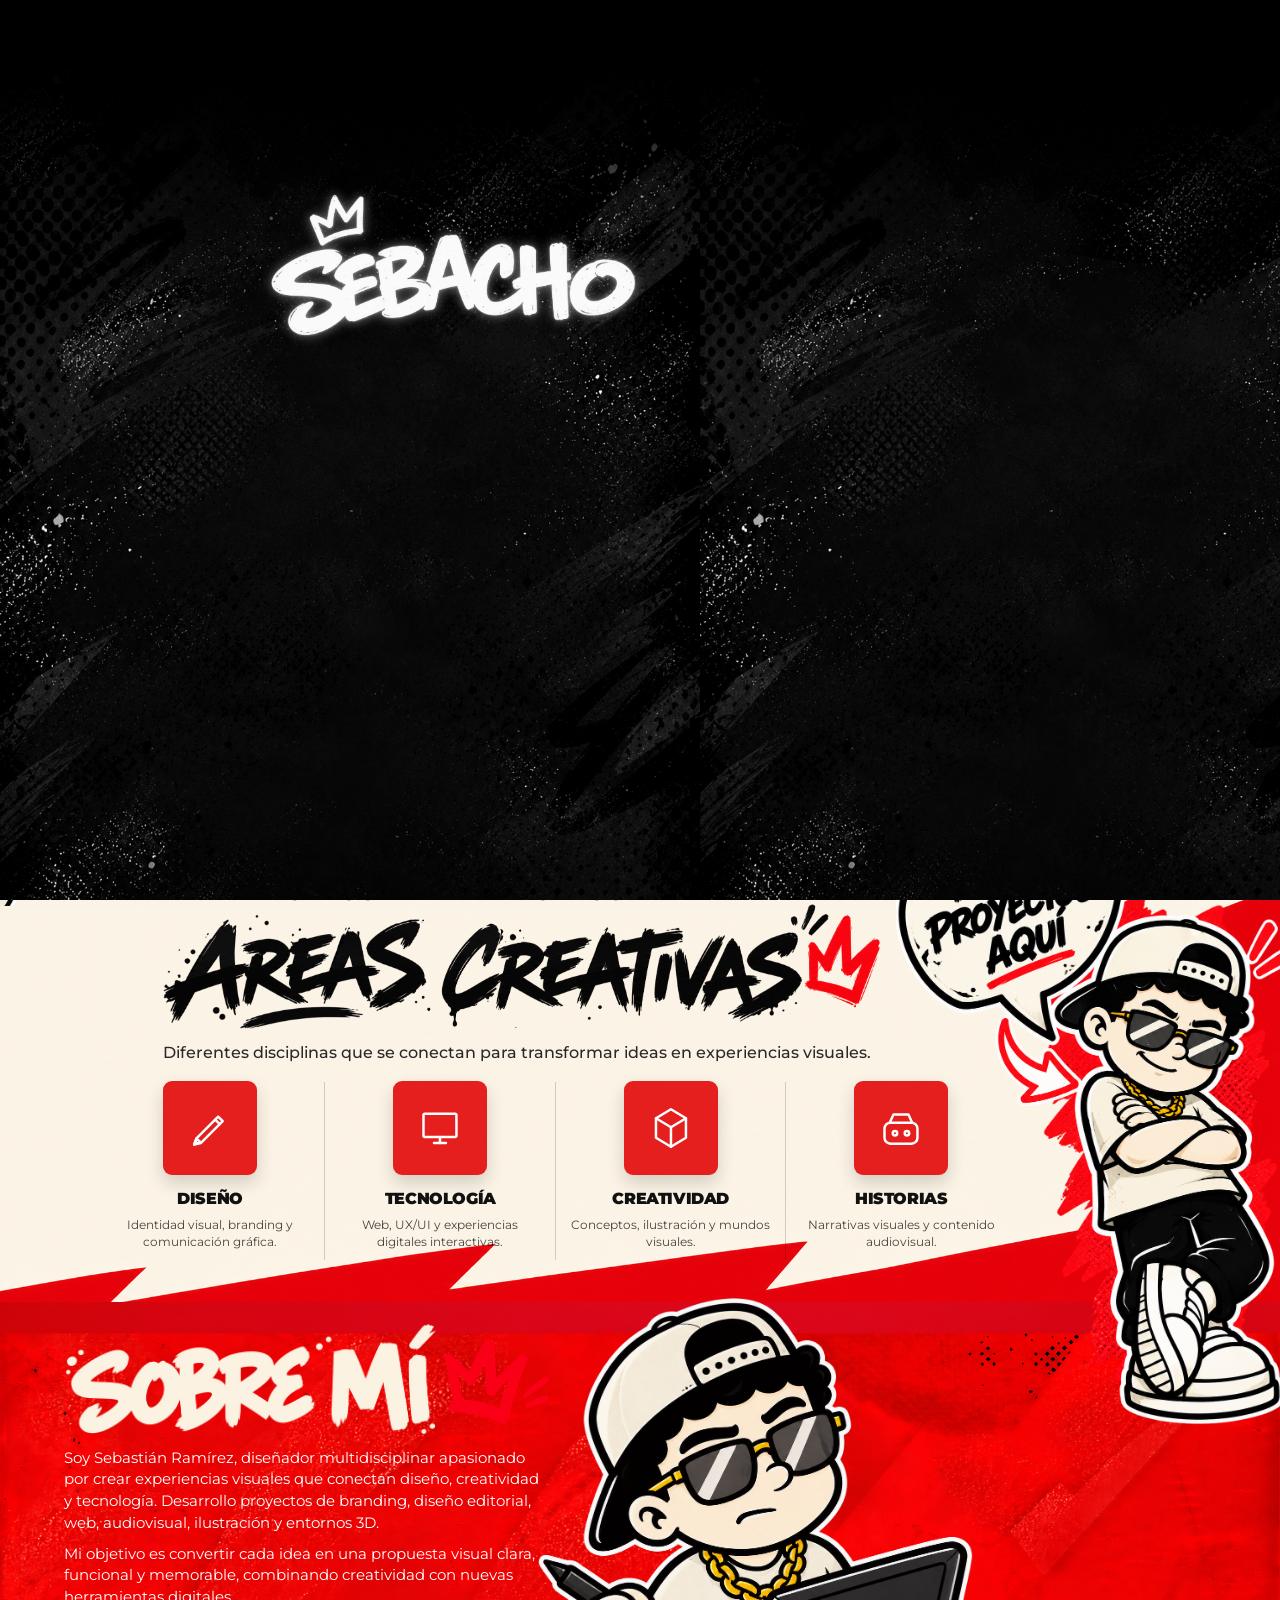
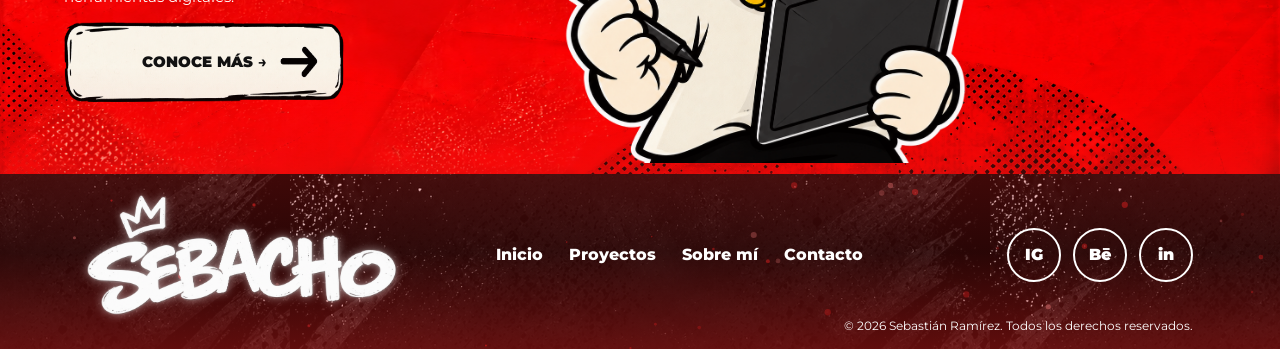
==== commit c757e140: "Add files via upload" ====
--- a/index.html
+++ b/index.html
@@ -5,44 +5,25 @@
 
     <meta charset="UTF-8">
 
-    <meta
-        name="viewport"
-        content="width=device-width, initial-scale=1.0"
-    >
-
-    <meta
-        name="description"
-        content="Portafolio de Sebastián Ramírez. Diseño gráfico, branding, web, audiovisual, 3D e ilustración."
-    >
+    <meta name="viewport" content="width=device-width, initial-scale=1.0">
+
+    <meta name="description"
+        content="Portafolio de Sebastián Ramírez. Diseño gráfico, branding, web, audiovisual, 3D e ilustración.">
 
     <title>Sebacho | Portafolio</title>
 
-    <link
-        rel="icon"
-        type="image/png"
-        href="img/logo-web.png"
-    >
-
-    <link
-        rel="preconnect"
-        href="https://fonts.googleapis.com"
-    >
-
-    <link
-        rel="preconnect"
-        href="https://fonts.gstatic.com"
-        crossorigin
-    >
-
-    <link
-        href="https://fonts.googleapis.com/css2?family=Montserrat:wght@400;500;600;700;800;900&display=swap"
-        rel="stylesheet"
-    >
-
-    <link
-        rel="stylesheet"
-        href="css/style.css"
-    >
+    <link rel="icon" type="image/png" href="img/logo-web.png">
+    <link rel="shortcut icon" type="image/png" href="img/logo-web.png">
+    <link rel="apple-touch-icon" href="img/logo-web.png">
+
+    <link rel="preconnect" href="https://fonts.googleapis.com">
+
+    <link rel="preconnect" href="https://fonts.gstatic.com" crossorigin>
+
+    <link href="https://fonts.googleapis.com/css2?family=Montserrat:wght@400;500;600;700;800;900&display=swap"
+        rel="stylesheet">
+
+    <link rel="stylesheet" href="css/style.css">
 
 </head>
 
@@ -54,17 +35,9 @@
          INTRO
     ====================================================== -->
 
-    <div
-        class="intro"
-        id="intro"
-    >
-
-        <img
-            src="img/inicio/logo-sebacho.png"
-            alt="Sebacho"
-            class="intro-logo"
-            id="introLogo"
-        >
+    <div class="intro" id="intro">
+
+        <img src="img/inicio/logo-sebacho.png" alt="Sebacho" class="intro-logo" id="introLogo">
 
     </div>
 
@@ -74,11 +47,7 @@
          CURSOR
     ====================================================== -->
 
-    <div
-        class="custom-cursor"
-        id="customCursor"
-        aria-hidden="true"
-    ></div>
+    <div class="custom-cursor" id="customCursor" aria-hidden="true"></div>
 
 
 
@@ -86,10 +55,7 @@
          PARTICULAS GENERALES
     ====================================================== -->
 
-    <canvas
-        id="globalParticles"
-        class="global-particles"
-    ></canvas>
+    <canvas id="globalParticles" class="global-particles"></canvas>
 
 
 
@@ -97,10 +63,7 @@
          HEADER
     ====================================================== -->
 
-    <header
-        class="site-header header-visible"
-        id="siteHeader"
-    >
+    <header class="site-header header-visible" id="siteHeader">
 
         <div class="header-background"></div>
 
@@ -110,18 +73,9 @@
 
             <!-- LOGO -->
 
-            <a
-                href="index.html"
-                class="brand hover-menu-effect"
-                id="headerBrand"
-                aria-label="Inicio"
-            >
-
-                <img
-                    src="img/inicio/logo-sebacho.png"
-                    alt="Sebacho Portafolio"
-                    class="floating-logo"
-                >
+            <a href="index.html" class="brand hover-menu-effect" id="headerBrand" aria-label="Inicio">
+
+                <img src="img/inicio/logo-sebacho.png" alt="Sebacho Portafolio" class="floating-logo">
 
             </a>
 
@@ -129,39 +83,24 @@
 
             <!-- MENU -->
 
-            <nav
-                class="main-nav"
-                id="mainNav"
-            >
-
-                <a
-                    href="index.html"
-                    class="nav-link active"
-                >
+            <nav class="main-nav" id="mainNav">
+
+                <a href="index.html" class="nav-link active">
                     INICIO
                 </a>
 
 
-                <a
-                    href="proyectos.html"
-                    class="nav-link"
-                >
+                <a href="proyectos.html" class="nav-link">
                     PROYECTOS
                 </a>
 
 
-                <a
-                    href="sobre-mi.html"
-                    class="nav-link"
-                >
+                <a href="sobre-mi.html" class="nav-link">
                     SOBRE MÍ
                 </a>
 
 
-                <a
-                    href="contacto.html"
-                    class="nav-link"
-                >
+                <a href="contacto.html" class="nav-link">
                     CONTACTO
                 </a>
 
@@ -173,19 +112,10 @@
 
             <div class="header-actions">
 
-                <button
-                    class="creative-mode hover-menu-effect"
-                    id="creativeMode"
-                    type="button"
-                    aria-label="Activar modo creativo"
-                    aria-pressed="false"
-                >
-
-                    <img
-                        src="img/inicio/modo-creativo-marco.png"
-                        alt=""
-                        class="creative-mode-frame"
-                    >
+                <button class="creative-mode hover-menu-effect" id="creativeMode" type="button"
+                    aria-label="Activar modo creativo" aria-pressed="false">
+
+                    <img src="img/inicio/modo-creativo-marco.png" alt="" class="creative-mode-frame">
 
 
                     <span class="creative-mode-label">
@@ -195,20 +125,14 @@
 
                     <span class="creative-switch">
 
-                        <span
-                            class="creative-switch-dot"
-                        ></span>
+                        <span class="creative-switch-dot"></span>
 
                     </span>
 
                 </button>
 
 
-                <img
-                    src="img/inicio/corona.png"
-                    alt=""
-                    class="header-crown creative-crown"
-                >
+                <img src="img/inicio/corona.png" alt="" class="header-crown creative-crown">
 
             </div>
 
@@ -216,13 +140,8 @@
 
             <!-- MENU MOBILE -->
 
-            <button
-                class="mobile-menu-button"
-                id="mobileMenuButton"
-                type="button"
-                aria-label="Abrir menú"
-                aria-expanded="false"
-            >
+            <button class="mobile-menu-button" id="mobileMenuButton" type="button" aria-label="Abrir menú"
+                aria-expanded="false">
 
                 <span></span>
                 <span></span>
@@ -254,22 +173,15 @@
             <div class="visual-stage hero-stage">
 
 
-                <img
-                    src="img/inicio/Banner-inicio.png"
-                    alt=""
-                    class="visual-background hero-background"
-                >
+                <img src="img/inicio/Banner-inicio.png" alt="" class="visual-background hero-background">
 
 
 
                 <div class="hero-content">
 
 
-                    <img
-                        src="img/inicio/Hola-banner.png"
-                        alt="Hola"
-                        class="hero-hello creative-text reveal-item reveal-pop"
-                    >
+                    <img src="img/inicio/Hola-banner.png" alt="Hola"
+                        class="hero-hello creative-text reveal-item reveal-pop">
 
 
                     <div class="hero-copy reveal-item reveal-up">
@@ -292,15 +204,9 @@
                     <div class="hero-buttons reveal-item reveal-up">
 
 
-                        <a
-                            href="proyectos.html"
-                            class="graphic-button creative-button-one magnetic-element"
-                        >
-
-                            <img
-                                src="img/inicio/boton-ver-proyectos.png"
-                                alt=""
-                            >
+                        <a href="proyectos.html" class="graphic-button creative-button-one magnetic-element">
+
+                            <img src="img/inicio/boton-ver-proyectos.png" alt="">
 
                             <span>
                                 VER PROYECTOS
@@ -311,15 +217,10 @@
 
 
 
-                        <a
-                            href="sobre-mi.html"
-                            class="graphic-button graphic-button-dark creative-button-two magnetic-element"
-                        >
-
-                            <img
-                                src="img/inicio/boton-inicio.png"
-                                alt=""
-                            >
+                        <a href="sobre-mi.html"
+                            class="graphic-button graphic-button-dark creative-button-two magnetic-element">
+
+                            <img src="img/inicio/boton-inicio.png" alt="">
 
                             <span>
                                 SOBRE MÍ
@@ -349,11 +250,8 @@
             <div class="visual-stage featured-stage">
 
 
-                <img
-                    src="img/inicio/fondo-proyectos-destacados.png"
-                    alt=""
-                    class="visual-background featured-background"
-                >
+                <img src="img/inicio/fondo-proyectos-destacados.png" alt=""
+                    class="visual-background featured-background">
 
 
 
@@ -363,11 +261,8 @@
                     <div class="featured-heading reveal-item reveal-up">
 
 
-                        <img
-                            src="img/inicio/titulo-proyectos-destacados.png"
-                            alt="Proyectos destacados"
-                            class="featured-title creative-title-one"
-                        >
+                        <img src="img/inicio/titulo-proyectos-destacados.png" alt="Proyectos destacados"
+                            class="featured-title creative-title-one">
 
 
                         <p>
@@ -380,16 +275,11 @@
 
 
 
-                    <a
-                        href="proyectos.html"
+                    <a href="proyectos.html"
                         class="view-all creative-small-button reveal-item reveal-right magnetic-element"
-                        aria-label="Ver todos los proyectos"
-                    >
-
-                        <img
-                            src="img/inicio/boton-ver-todos.png"
-                            alt="Ver todos"
-                        >
+                        aria-label="Ver todos los proyectos">
+
+                        <img src="img/inicio/boton-ver-todos.png" alt="Ver todos">
 
                     </a>
 
@@ -400,11 +290,8 @@
 
                         <!-- ULTRA 100 -->
 
-                        <a
-                            href="proyectos/ultra-100.html"
-                            class="project-card reveal-item reveal-up"
-                            style="--delay:0ms;"
-                        >
+                        <a href="proyectos/ultra-100.html" class="project-card reveal-item reveal-up"
+                            style="--delay:0ms;">
 
                             <div class="project-image">
 
@@ -442,11 +329,7 @@
 
                         <!-- MÜSS -->
 
-                        <a
-                            href="proyectos/muss.html"
-                            class="project-card reveal-item reveal-up"
-                            style="--delay:70ms;"
-                        >
+                        <a href="proyectos/muss.html" class="project-card reveal-item reveal-up" style="--delay:70ms;">
 
                             <div class="project-image">
 
@@ -484,11 +367,8 @@
 
                         <!-- RAYMAN -->
 
-                        <a
-                            href="proyectos/rayman.html"
-                            class="project-card reveal-item reveal-up"
-                            style="--delay:140ms;"
-                        >
+                        <a href="proyectos/rayman.html" class="project-card reveal-item reveal-up"
+                            style="--delay:140ms;">
 
                             <div class="project-image">
 
@@ -526,11 +406,7 @@
 
                         <!-- KOF -->
 
-                        <a
-                            href="proyectos/kof.html"
-                            class="project-card reveal-item reveal-up"
-                            style="--delay:210ms;"
-                        >
+                        <a href="proyectos/kof.html" class="project-card reveal-item reveal-up" style="--delay:210ms;">
 
                             <div class="project-image">
 
@@ -574,11 +450,8 @@
 
                 <div class="featured-character-position character-front">
 
-                    <img
-                        src="img/inicio/proyectos-destacados-personaje.png"
-                        alt=""
-                        class="featured-character creative-character-left reveal-item reveal-left"
-                    >
+                    <img src="img/inicio/proyectos-destacados-personaje.png" alt=""
+                        class="featured-character creative-character-left reveal-item reveal-left">
 
                 </div>
 
@@ -598,11 +471,7 @@
             <div class="visual-stage areas-stage">
 
 
-                <img
-                    src="img/inicio/fondo-areas-creativos.png"
-                    alt=""
-                    class="visual-background areas-background"
-                >
+                <img src="img/inicio/fondo-areas-creativos.png" alt="" class="visual-background areas-background">
 
 
 
@@ -611,11 +480,8 @@
 
                     <div class="areas-heading reveal-item reveal-left">
 
-                        <img
-                            src="img/inicio/titulo-Areas-creativas.png"
-                            alt="Áreas creativas"
-                            class="areas-title creative-areas-title"
-                        >
+                        <img src="img/inicio/titulo-Areas-creativas.png" alt="Áreas creativas"
+                            class="areas-title creative-areas-title">
 
 
                         <p>
@@ -632,21 +498,15 @@
 
                         <!-- DISEÑO -->
 
-                        <article
-                            class="area-item reveal-item reveal-up"
-                            style="--delay:0ms;"
-                        >
+                        <article class="area-item reveal-item reveal-up" style="--delay:0ms;">
 
                             <div class="area-icon creative-icon-one">
 
-                                <svg
-                                    viewBox="0 0 64 64"
-                                    aria-hidden="true"
-                                >
-
-                                    <path d="M14 46L43 17l6 6-29 29-9 2z"/>
-                                    <path d="M39 21l6 6"/>
-                                    <path d="M11 54l3-8 5 5z"/>
+                                <svg viewBox="0 0 64 64" aria-hidden="true">
+
+                                    <path d="M14 46L43 17l6 6-29 29-9 2z" />
+                                    <path d="M39 21l6 6" />
+                                    <path d="M11 54l3-8 5 5z" />
 
                                 </svg>
 
@@ -669,28 +529,16 @@
 
                         <!-- TECNOLOGÍA -->
 
-                        <article
-                            class="area-item reveal-item reveal-up"
-                            style="--delay:80ms;"
-                        >
+                        <article class="area-item reveal-item reveal-up" style="--delay:80ms;">
 
                             <div class="area-icon creative-icon-two">
 
-                                <svg
-                                    viewBox="0 0 64 64"
-                                    aria-hidden="true"
-                                >
-
-                                    <rect
-                                        x="10"
-                                        y="13"
-                                        width="44"
-                                        height="31"
-                                        rx="2"
-                                    />
-
-                                    <path d="M24 52h16"/>
-                                    <path d="M32 44v8"/>
+                                <svg viewBox="0 0 64 64" aria-hidden="true">
+
+                                    <rect x="10" y="13" width="44" height="31" rx="2" />
+
+                                    <path d="M24 52h16" />
+                                    <path d="M32 44v8" />
 
                                 </svg>
 
@@ -713,21 +561,15 @@
 
                         <!-- CREATIVIDAD -->
 
-                        <article
-                            class="area-item reveal-item reveal-up"
-                            style="--delay:160ms;"
-                        >
+                        <article class="area-item reveal-item reveal-up" style="--delay:160ms;">
 
                             <div class="area-icon creative-icon-three">
 
-                                <svg
-                                    viewBox="0 0 64 64"
-                                    aria-hidden="true"
-                                >
-
-                                    <path d="M32 7l20 12v26L32 57 12 45V19z"/>
-                                    <path d="M12 19l20 12 20-12"/>
-                                    <path d="M32 31v26"/>
+                                <svg viewBox="0 0 64 64" aria-hidden="true">
+
+                                    <path d="M32 7l20 12v26L32 57 12 45V19z" />
+                                    <path d="M12 19l20 12 20-12" />
+                                    <path d="M32 31v26" />
 
                                 </svg>
 
@@ -750,32 +592,18 @@
 
                         <!-- HISTORIAS -->
 
-                        <article
-                            class="area-item reveal-item reveal-up"
-                            style="--delay:240ms;"
-                        >
+                        <article class="area-item reveal-item reveal-up" style="--delay:240ms;">
 
                             <div class="area-icon creative-icon-four">
 
-                                <svg
-                                    viewBox="0 0 64 64"
-                                    aria-hidden="true"
-                                >
-
-                                    <path d="M18 25h28a8 8 0 018 8v12a8 8 0 01-8 8H18a8 8 0 01-8-8V33a8 8 0 018-8z"/>
-                                    <path d="M17 25l5-11h20l5 11"/>
-
-                                    <circle
-                                        cx="24"
-                                        cy="39"
-                                        r="3"
-                                    />
-
-                                    <circle
-                                        cx="40"
-                                        cy="39"
-                                        r="3"
-                                    />
+                                <svg viewBox="0 0 64 64" aria-hidden="true">
+
+                                    <path d="M18 25h28a8 8 0 018 8v12a8 8 0 01-8 8H18a8 8 0 01-8-8V33a8 8 0 018-8z" />
+                                    <path d="M17 25l5-11h20l5 11" />
+
+                                    <circle cx="24" cy="39" r="3" />
+
+                                    <circle cx="40" cy="39" r="3" />
 
                                 </svg>
 
@@ -804,11 +632,8 @@
 
                 <div class="areas-character-position character-front">
 
-                    <img
-                        src="img/inicio/personaje-otros-proyectos.png"
-                        alt=""
-                        class="areas-character creative-areas-character reveal-item reveal-right"
-                    >
+                    <img src="img/inicio/personaje-otros-proyectos.png" alt=""
+                        class="areas-character creative-areas-character reveal-item reveal-right">
 
                 </div>
 
@@ -828,22 +653,14 @@
             <div class="visual-stage about-stage">
 
 
-                <img
-                    src="img/inicio/fondo-sobre-mi.png"
-                    alt=""
-                    class="visual-background about-background"
-                >
+                <img src="img/inicio/fondo-sobre-mi.png" alt="" class="visual-background about-background">
 
 
 
                 <div class="about-content reveal-item reveal-left">
 
 
-                    <img
-                        src="img/inicio/titulo-sobre-mi.png"
-                        alt="Sobre mí"
-                        class="about-title creative-about-title"
-                    >
+                    <img src="img/inicio/titulo-sobre-mi.png" alt="Sobre mí" class="about-title creative-about-title">
 
 
                     <p>
@@ -863,15 +680,9 @@
 
 
 
-                    <a
-                        href="sobre-mi.html"
-                        class="about-button creative-about-button magnetic-element"
-                    >
-
-                        <img
-                            src="img/inicio/boton-conoce-mas.png"
-                            alt=""
-                        >
+                    <a href="sobre-mi.html" class="about-button creative-about-button magnetic-element">
+
+                        <img src="img/inicio/boton-conoce-mas.png" alt="">
 
                         <span>
                             CONOCE MÁS
@@ -887,11 +698,8 @@
 
                 <div class="about-character-position character-front">
 
-                    <img
-                        src="img/inicio/personaje-sobre-mi.png"
-                        alt=""
-                        class="about-character creative-about-character reveal-item reveal-pop"
-                    >
+                    <img src="img/inicio/personaje-sobre-mi.png" alt=""
+                        class="about-character creative-about-character reveal-item reveal-pop">
 
                 </div>
 
@@ -916,10 +724,7 @@
     <footer class="footer">
 
 
-        <canvas
-            id="footerFire"
-            class="footer-fire"
-        ></canvas>
+        <canvas id="footerFire" class="footer-fire"></canvas>
 
 
         <div class="footer-red-glow"></div>
@@ -929,16 +734,9 @@
         <div class="footer-inner reveal-item reveal-up">
 
 
-            <a
-                href="index.html"
-                class="footer-logo hover-menu-effect"
-            >
-
-                <img
-                    src="img/inicio/logo-sebacho.png"
-                    alt="Sebacho"
-                    class="floating-logo footer-floating-logo"
-                >
+            <a href="index.html" class="footer-logo hover-menu-effect">
+
+                <img src="img/inicio/logo-sebacho.png" alt="Sebacho" class="floating-logo footer-floating-logo">
 
             </a>
 
@@ -947,34 +745,22 @@
             <nav class="footer-nav">
 
 
-                <a
-                    href="index.html"
-                    class="hover-menu-effect"
-                >
+                <a href="index.html" class="hover-menu-effect">
                     Inicio
                 </a>
 
 
-                <a
-                    href="proyectos.html"
-                    class="hover-menu-effect"
-                >
+                <a href="proyectos.html" class="hover-menu-effect">
                     Proyectos
                 </a>
 
 
-                <a
-                    href="sobre-mi.html"
-                    class="hover-menu-effect"
-                >
+                <a href="sobre-mi.html" class="hover-menu-effect">
                     Sobre mí
                 </a>
 
 
-                <a
-                    href="contacto.html"
-                    class="hover-menu-effect"
-                >
+                <a href="contacto.html" class="hover-menu-effect">
                     Contacto
                 </a>
 
@@ -986,32 +772,20 @@
             <div class="footer-socials">
 
 
-                <a
-                    href="https://www.instagram.com/sebbacho/"
-                    target="_blank"
-                    rel="noopener noreferrer"
-                    class="hover-menu-effect"
-                >
+                <a href="https://www.instagram.com/sebbacho/" target="_blank" rel="noopener noreferrer"
+                    class="hover-menu-effect">
                     IG
                 </a>
 
 
-                <a
-                    href="https://www.behance.net/skullrex00reli"
-                    target="_blank"
-                    rel="noopener noreferrer"
-                    class="hover-menu-effect"
-                >
+                <a href="https://www.behance.net/skullrex00reli" target="_blank" rel="noopener noreferrer"
+                    class="hover-menu-effect">
                     Bē
                 </a>
 
 
-                <a
-                    href="https://www.linkedin.com/in/ssebachoo-designer-447608274/"
-                    target="_blank"
-                    rel="noopener noreferrer"
-                    class="hover-menu-effect"
-                >
+                <a href="https://www.linkedin.com/in/ssebachoo-designer-447608274/" target="_blank"
+                    rel="noopener noreferrer" class="hover-menu-effect">
                     in
                 </a>
 
@@ -1041,12 +815,7 @@
          VOLVER ARRIBA
     ====================================================== -->
 
-    <button
-        class="back-to-top"
-        id="backToTop"
-        type="button"
-        aria-label="Volver al inicio"
-    >
+    <button class="back-to-top" id="backToTop" type="button" aria-label="Volver al inicio">
 
         <span>↑</span>
 
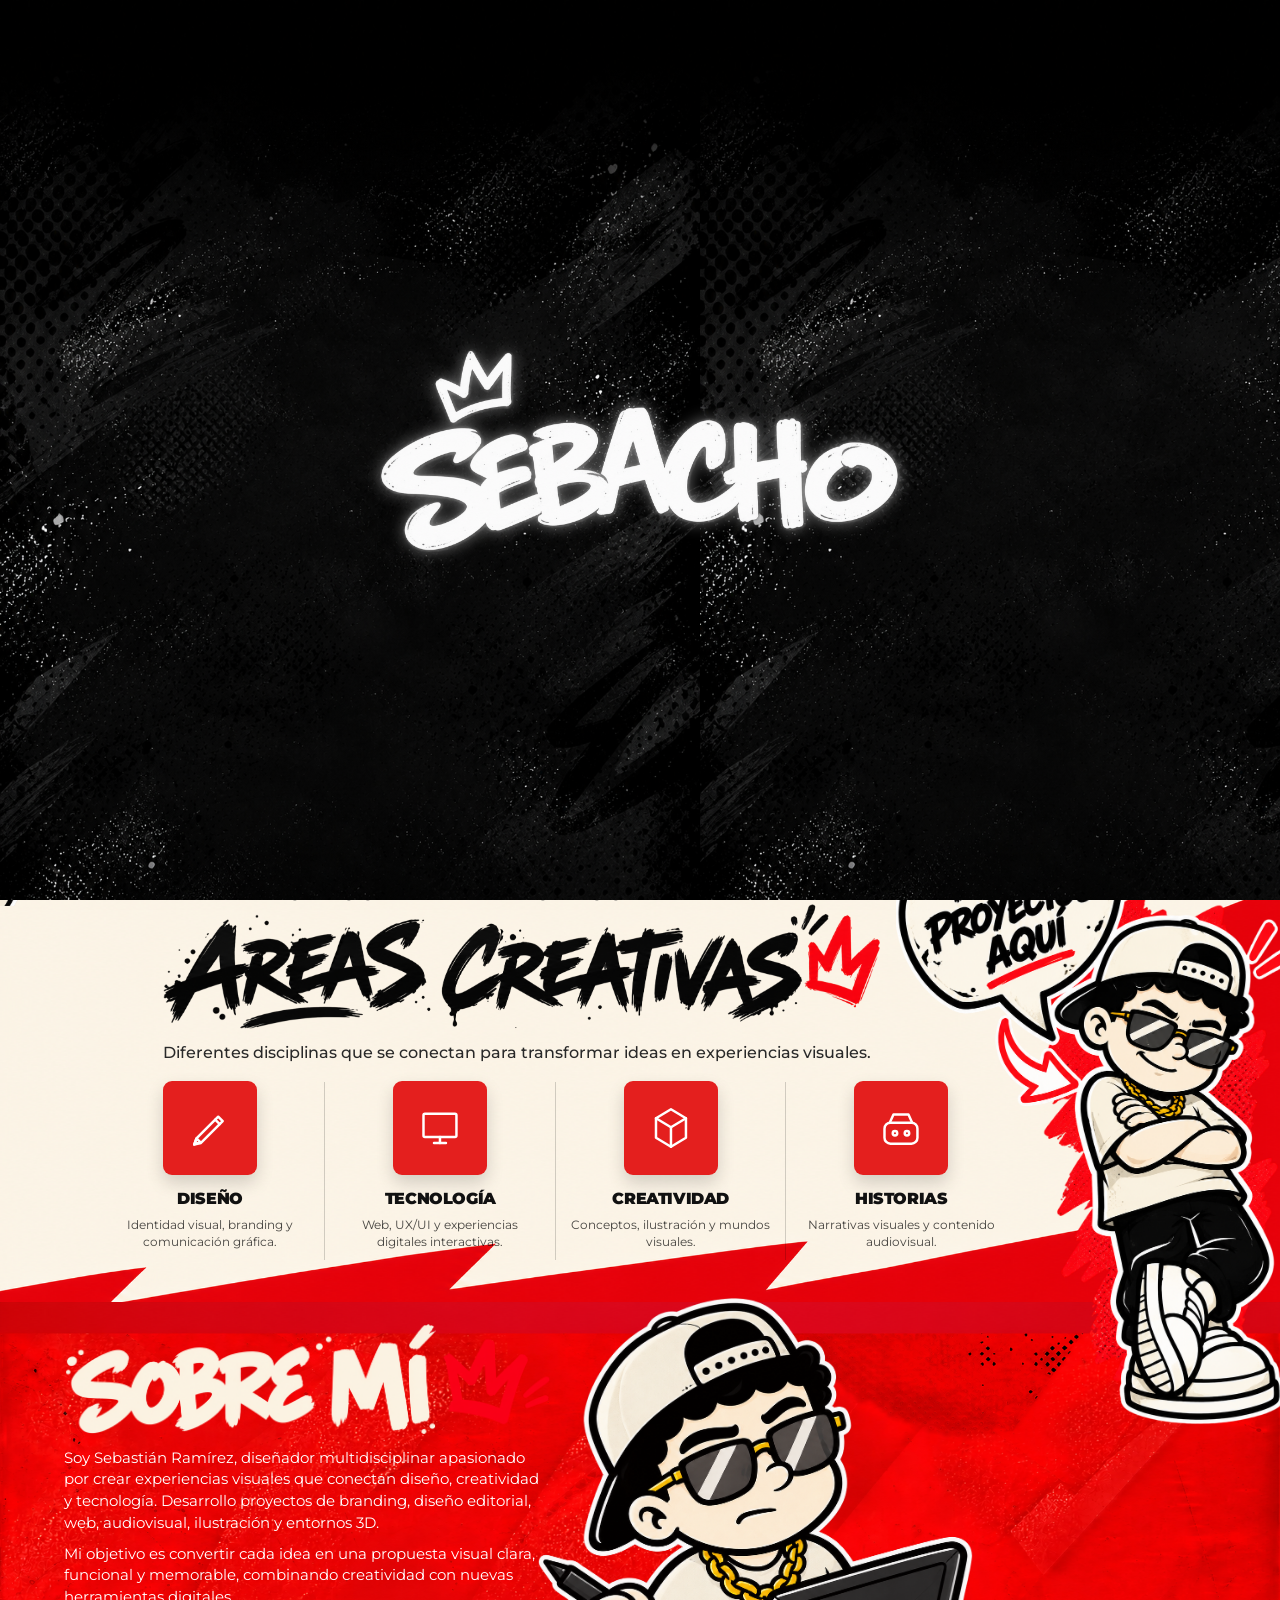
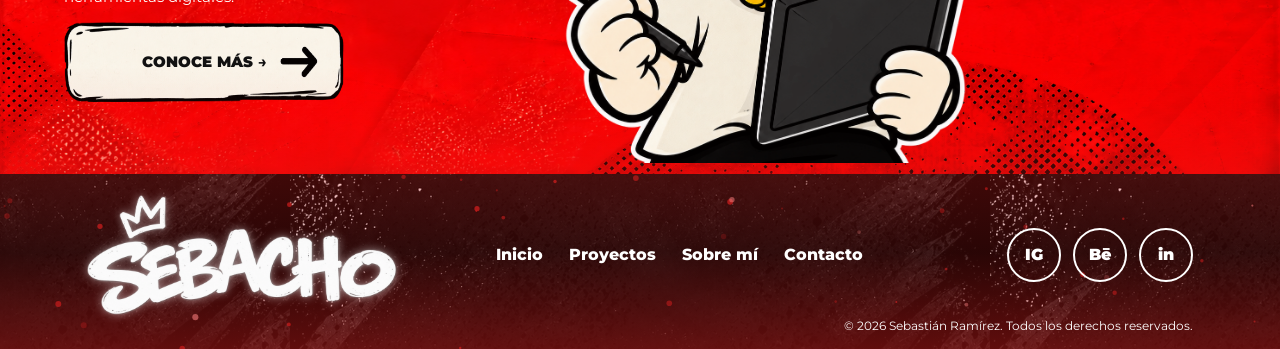
==== commit 03c1d590: "Add files via upload" ====
--- a/index.html
+++ b/index.html
@@ -12,9 +12,9 @@
 
     <title>Sebacho | Portafolio</title>
 
-    <link rel="icon" type="image/png" href="img/logo-web.png">
-    <link rel="shortcut icon" type="image/png" href="img/logo-web.png">
-    <link rel="apple-touch-icon" href="img/logo-web.png">
+    <link rel="icon" type="image/png" sizes="32x32" href="./img/logo-web.png?v=2">
+    <link rel="shortcut icon" type="image/png" href="./img/logo-web.png?v=2">
+    <link rel="apple-touch-icon" href="./img/logo-web.png?v=2">
 
     <link rel="preconnect" href="https://fonts.googleapis.com">
 
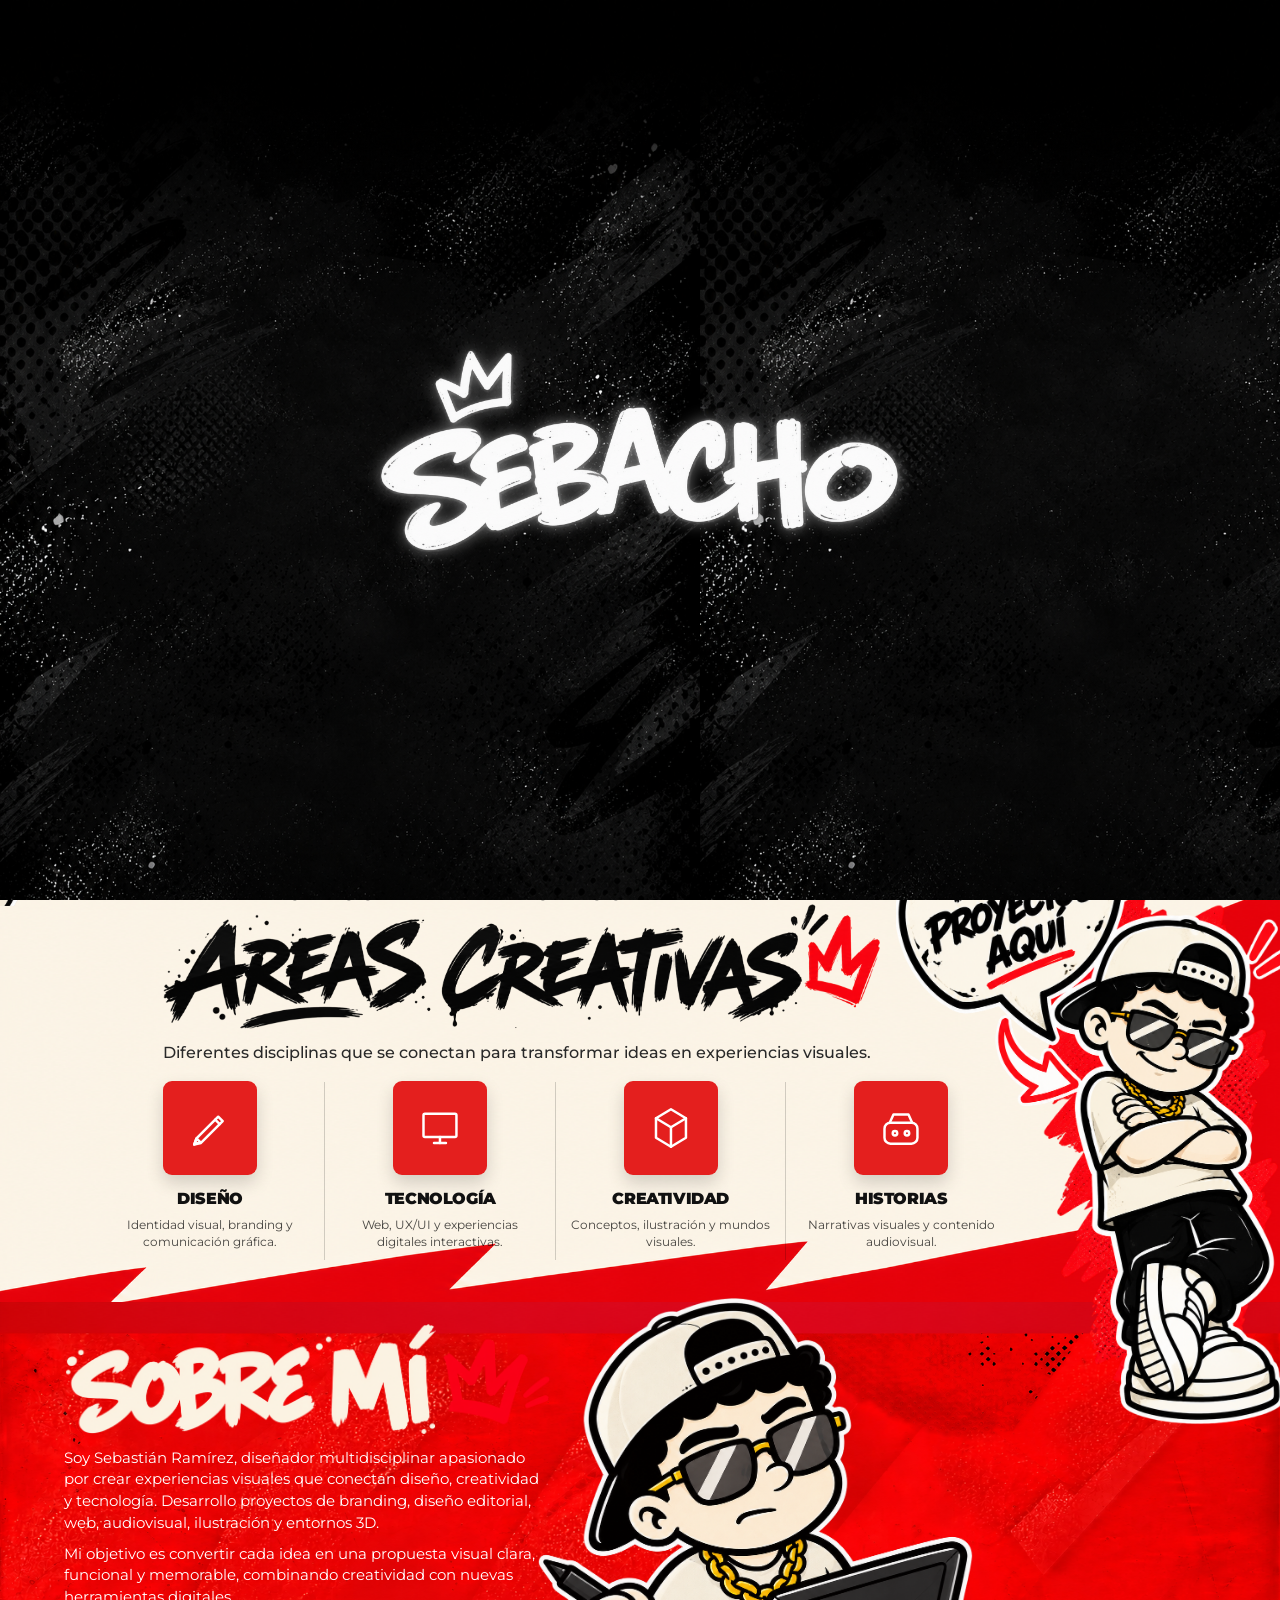
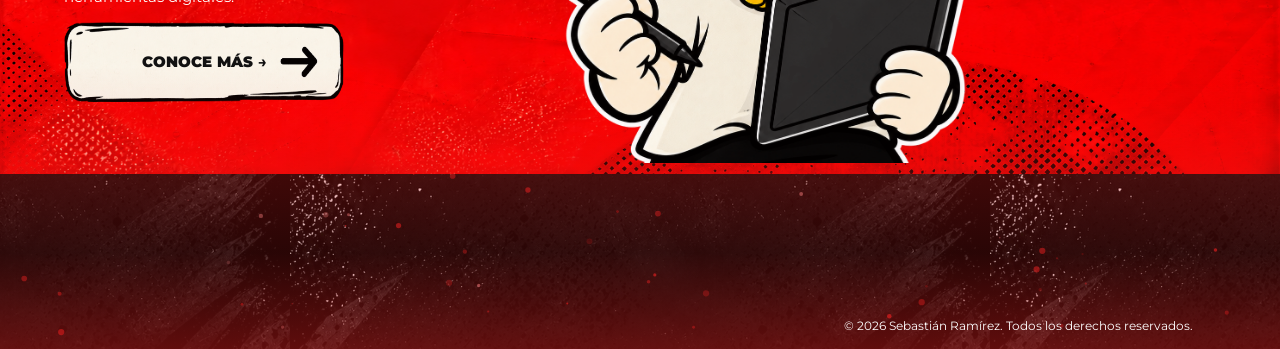
==== commit a2469af4: "Add files via upload" ====
--- a/index.html
+++ b/index.html
@@ -12,7 +12,9 @@
 
     <title>Sebacho | Portafolio</title>
 
+    <!-- FAVICON -->
     <link rel="icon" type="image/png" sizes="32x32" href="./img/logo-web.png?v=2">
+    <link rel="icon" type="image/png" sizes="192x192" href="./img/logo-web.png?v=2">
     <link rel="shortcut icon" type="image/png" href="./img/logo-web.png?v=2">
     <link rel="apple-touch-icon" href="./img/logo-web.png?v=2">
 
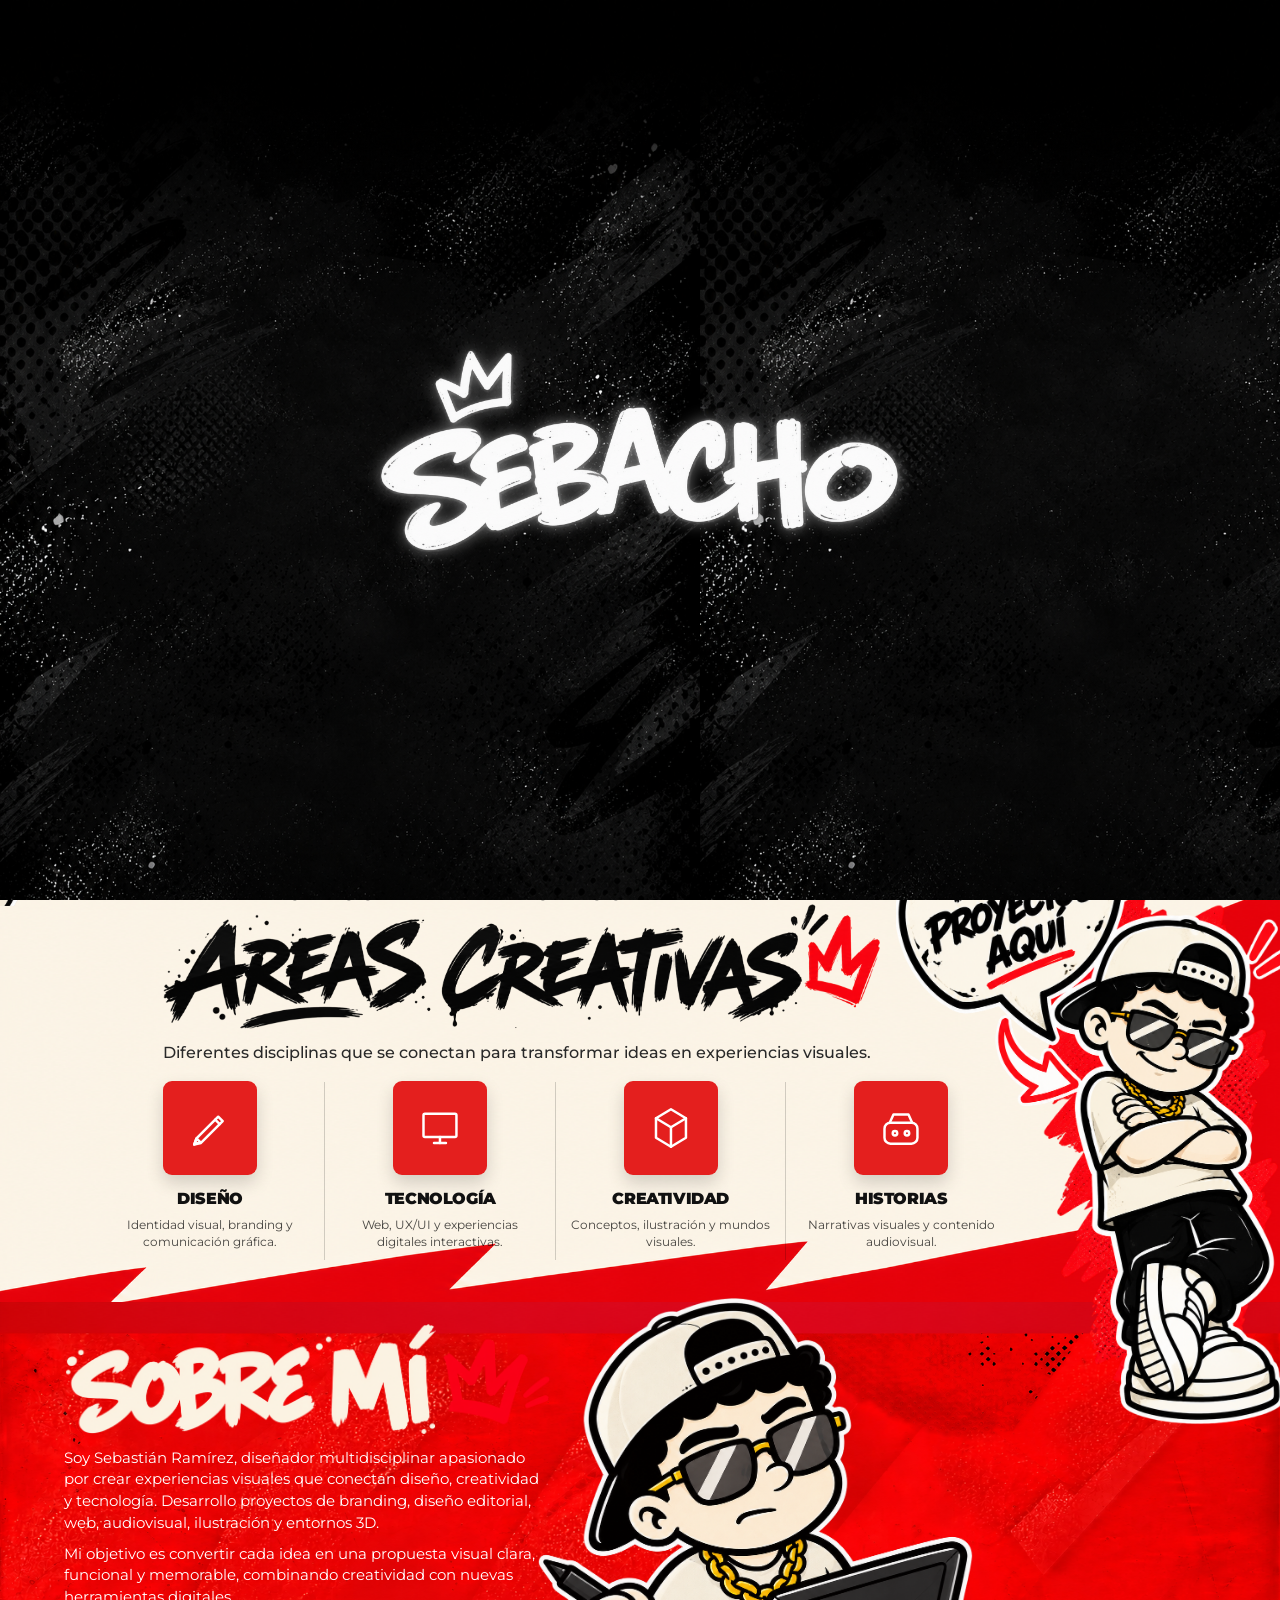
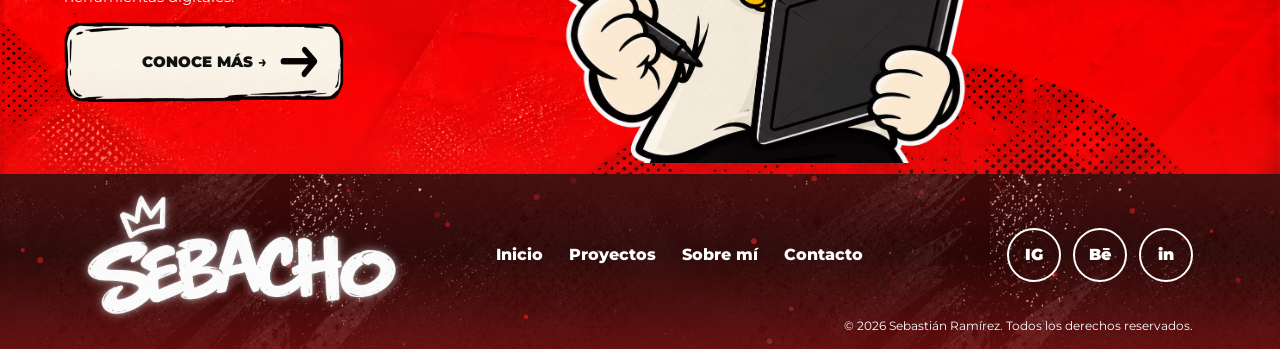
==== commit 7086e471: "Add files via upload" ====
--- a/index.html
+++ b/index.html
@@ -13,10 +13,10 @@
     <title>Sebacho | Portafolio</title>
 
     <!-- FAVICON -->
-    <link rel="icon" type="image/png" sizes="32x32" href="./img/logo-web.png?v=2">
-    <link rel="icon" type="image/png" sizes="192x192" href="./img/logo-web.png?v=2">
-    <link rel="shortcut icon" type="image/png" href="./img/logo-web.png?v=2">
-    <link rel="apple-touch-icon" href="./img/logo-web.png?v=2">
+    <link rel="icon" type="image/png" sizes="32x32" href="./img/web.png?v=2">
+    <link rel="icon" type="image/png" sizes="192x192" href="./img/web.png?v=2">
+    <link rel="shortcut icon" type="image/png" href="./img/web.png?v=2">
+    <link rel="apple-touch-icon" href="./img/web.png?v=2">
 
     <link rel="preconnect" href="https://fonts.googleapis.com">
 
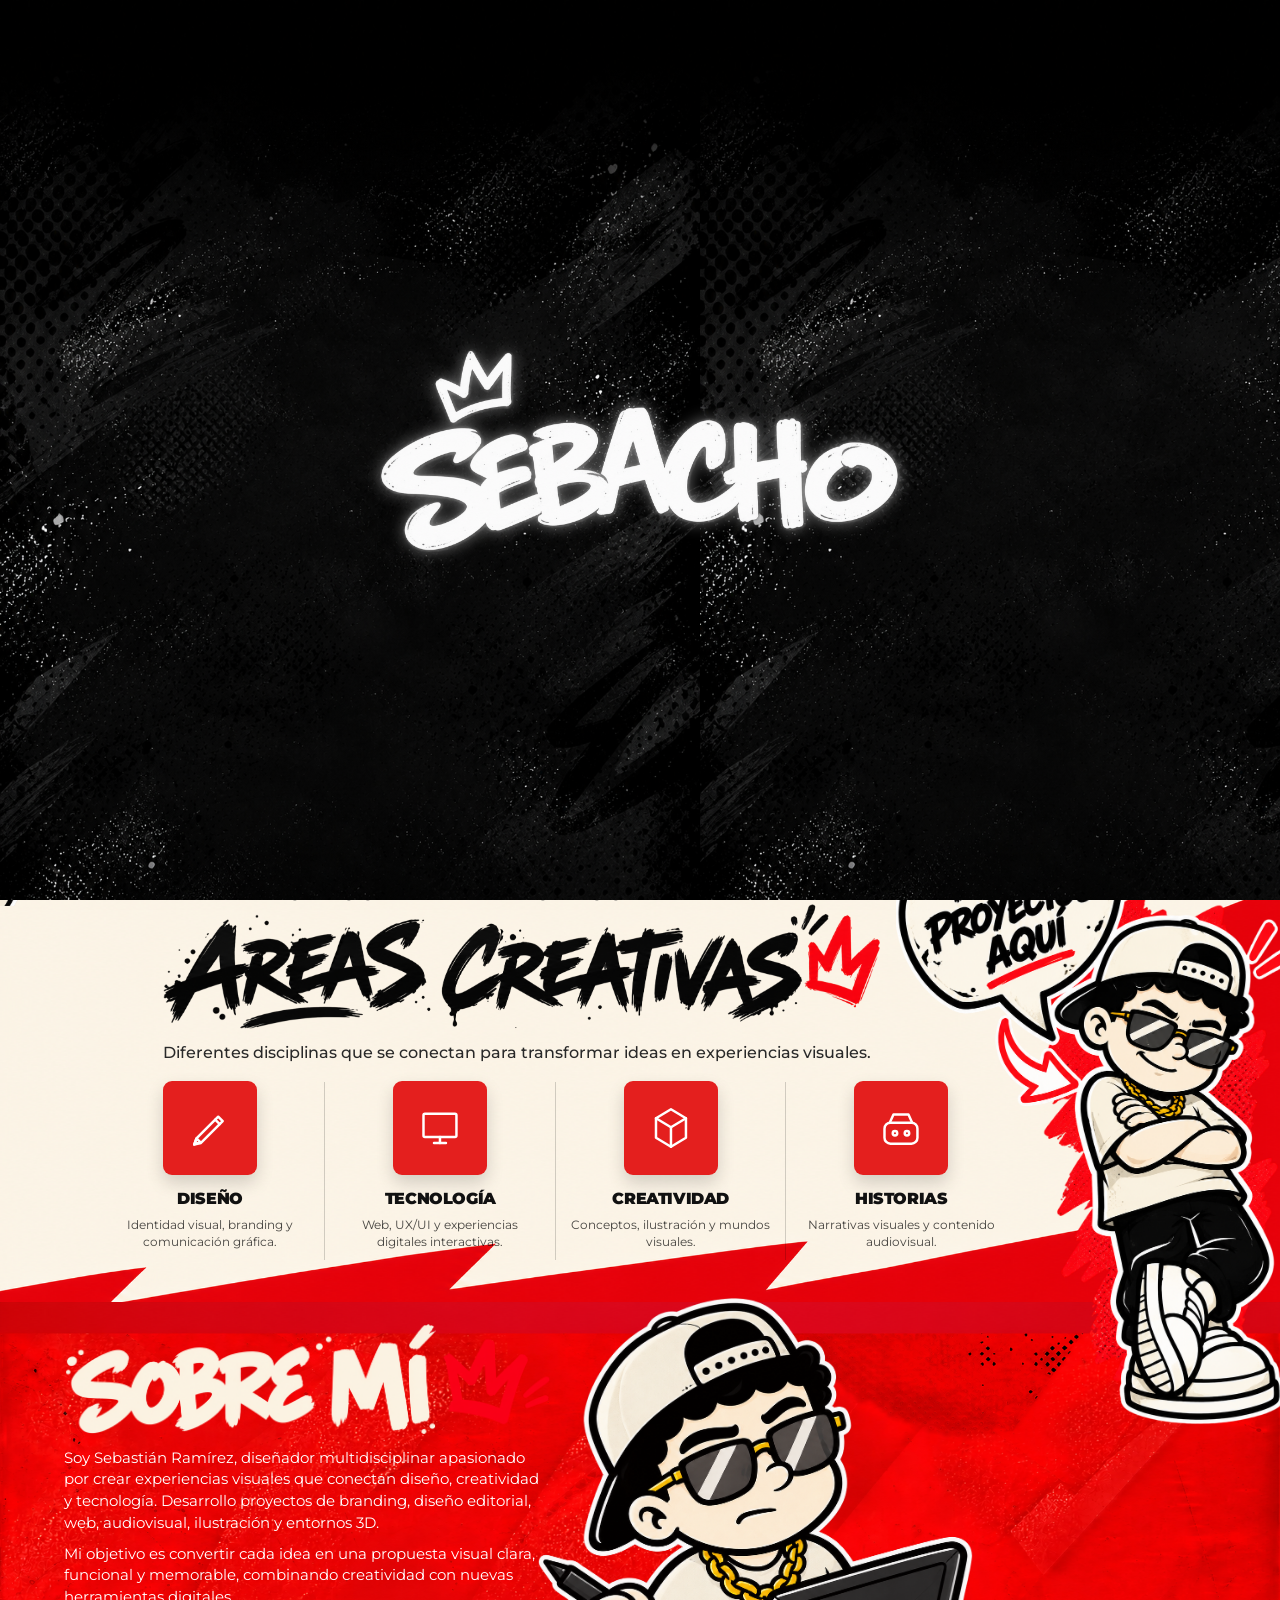
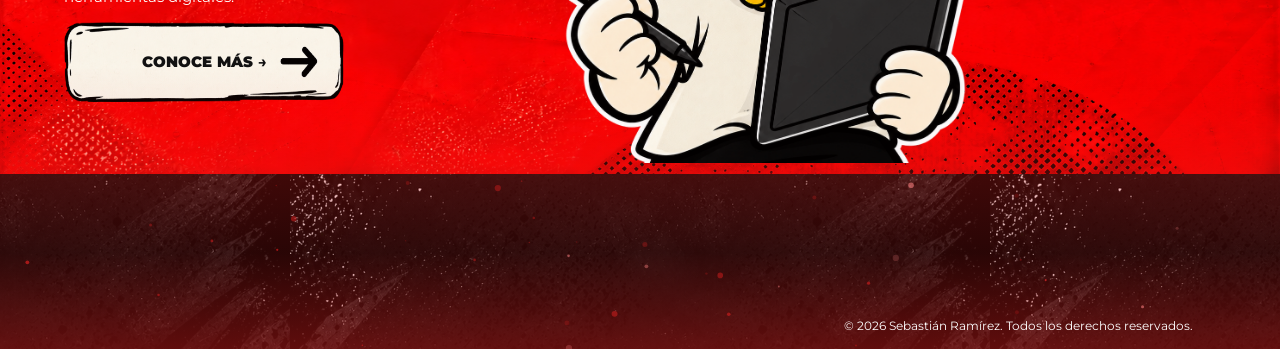
==== commit 21664b88: "Add files via upload" ====
--- a/index.html
+++ b/index.html
@@ -12,11 +12,13 @@
 
     <title>Sebacho | Portafolio</title>
 
-    <!-- FAVICON -->
-    <link rel="icon" type="image/png" sizes="32x32" href="./img/web.png?v=2">
-    <link rel="icon" type="image/png" sizes="192x192" href="./img/web.png?v=2">
-    <link rel="shortcut icon" type="image/png" href="./img/web.png?v=2">
-    <link rel="apple-touch-icon" href="./img/web.png?v=2">
+    <!-- =====================================================
+         FAVICON
+    ====================================================== -->
+
+    <link rel="icon" type="image/png" href="./img/web.png?v=4">
+    <link rel="shortcut icon" type="image/png" href="./img/web.png?v=4">
+    <link rel="apple-touch-icon" href="./img/web.png?v=4">
 
     <link rel="preconnect" href="https://fonts.googleapis.com">
 
@@ -331,7 +333,8 @@
 
                         <!-- MÜSS -->
 
-                        <a href="proyectos/muss.html" class="project-card reveal-item reveal-up" style="--delay:70ms;">
+                        <a href="proyectos/muss.html" class="project-card reveal-item reveal-up"
+                            style="--delay:70ms;">
 
                             <div class="project-image">
 
@@ -408,7 +411,8 @@
 
                         <!-- KOF -->
 
-                        <a href="proyectos/kof.html" class="project-card reveal-item reveal-up" style="--delay:210ms;">
+                        <a href="proyectos/kof.html" class="project-card reveal-item reveal-up"
+                            style="--delay:210ms;">
 
                             <div class="project-image">
 
@@ -473,7 +477,8 @@
             <div class="visual-stage areas-stage">
 
 
-                <img src="img/inicio/fondo-areas-creativos.png" alt="" class="visual-background areas-background">
+                <img src="img/inicio/fondo-areas-creativos.png" alt=""
+                    class="visual-background areas-background">
 
 
 
@@ -600,7 +605,9 @@
 
                                 <svg viewBox="0 0 64 64" aria-hidden="true">
 
-                                    <path d="M18 25h28a8 8 0 018 8v12a8 8 0 01-8 8H18a8 8 0 01-8-8V33a8 8 0 018-8z" />
+                                    <path
+                                        d="M18 25h28a8 8 0 018 8v12a8 8 0 01-8 8H18a8 8 0 01-8-8V33a8 8 0 018-8z" />
+
                                     <path d="M17 25l5-11h20l5 11" />
 
                                     <circle cx="24" cy="39" r="3" />
@@ -655,14 +662,16 @@
             <div class="visual-stage about-stage">
 
 
-                <img src="img/inicio/fondo-sobre-mi.png" alt="" class="visual-background about-background">
+                <img src="img/inicio/fondo-sobre-mi.png" alt=""
+                    class="visual-background about-background">
 
 
 
                 <div class="about-content reveal-item reveal-left">
 
 
-                    <img src="img/inicio/titulo-sobre-mi.png" alt="Sobre mí" class="about-title creative-about-title">
+                    <img src="img/inicio/titulo-sobre-mi.png" alt="Sobre mí"
+                        class="about-title creative-about-title">
 
 
                     <p>
@@ -682,7 +691,8 @@
 
 
 
-                    <a href="sobre-mi.html" class="about-button creative-about-button magnetic-element">
+                    <a href="sobre-mi.html"
+                        class="about-button creative-about-button magnetic-element">
 
                         <img src="img/inicio/boton-conoce-mas.png" alt="">
 
@@ -738,7 +748,8 @@
 
             <a href="index.html" class="footer-logo hover-menu-effect">
 
-                <img src="img/inicio/logo-sebacho.png" alt="Sebacho" class="floating-logo footer-floating-logo">
+                <img src="img/inicio/logo-sebacho.png" alt="Sebacho"
+                    class="floating-logo footer-floating-logo">
 
             </a>
 
@@ -774,20 +785,26 @@
             <div class="footer-socials">
 
 
-                <a href="https://www.instagram.com/sebbacho/" target="_blank" rel="noopener noreferrer"
+                <a href="https://www.instagram.com/sebbacho/"
+                    target="_blank"
+                    rel="noopener noreferrer"
                     class="hover-menu-effect">
                     IG
                 </a>
 
 
-                <a href="https://www.behance.net/skullrex00reli" target="_blank" rel="noopener noreferrer"
+                <a href="https://www.behance.net/skullrex00reli"
+                    target="_blank"
+                    rel="noopener noreferrer"
                     class="hover-menu-effect">
                     Bē
                 </a>
 
 
-                <a href="https://www.linkedin.com/in/ssebachoo-designer-447608274/" target="_blank"
-                    rel="noopener noreferrer" class="hover-menu-effect">
+                <a href="https://www.linkedin.com/in/ssebachoo-designer-447608274/"
+                    target="_blank"
+                    rel="noopener noreferrer"
+                    class="hover-menu-effect">
                     in
                 </a>
 
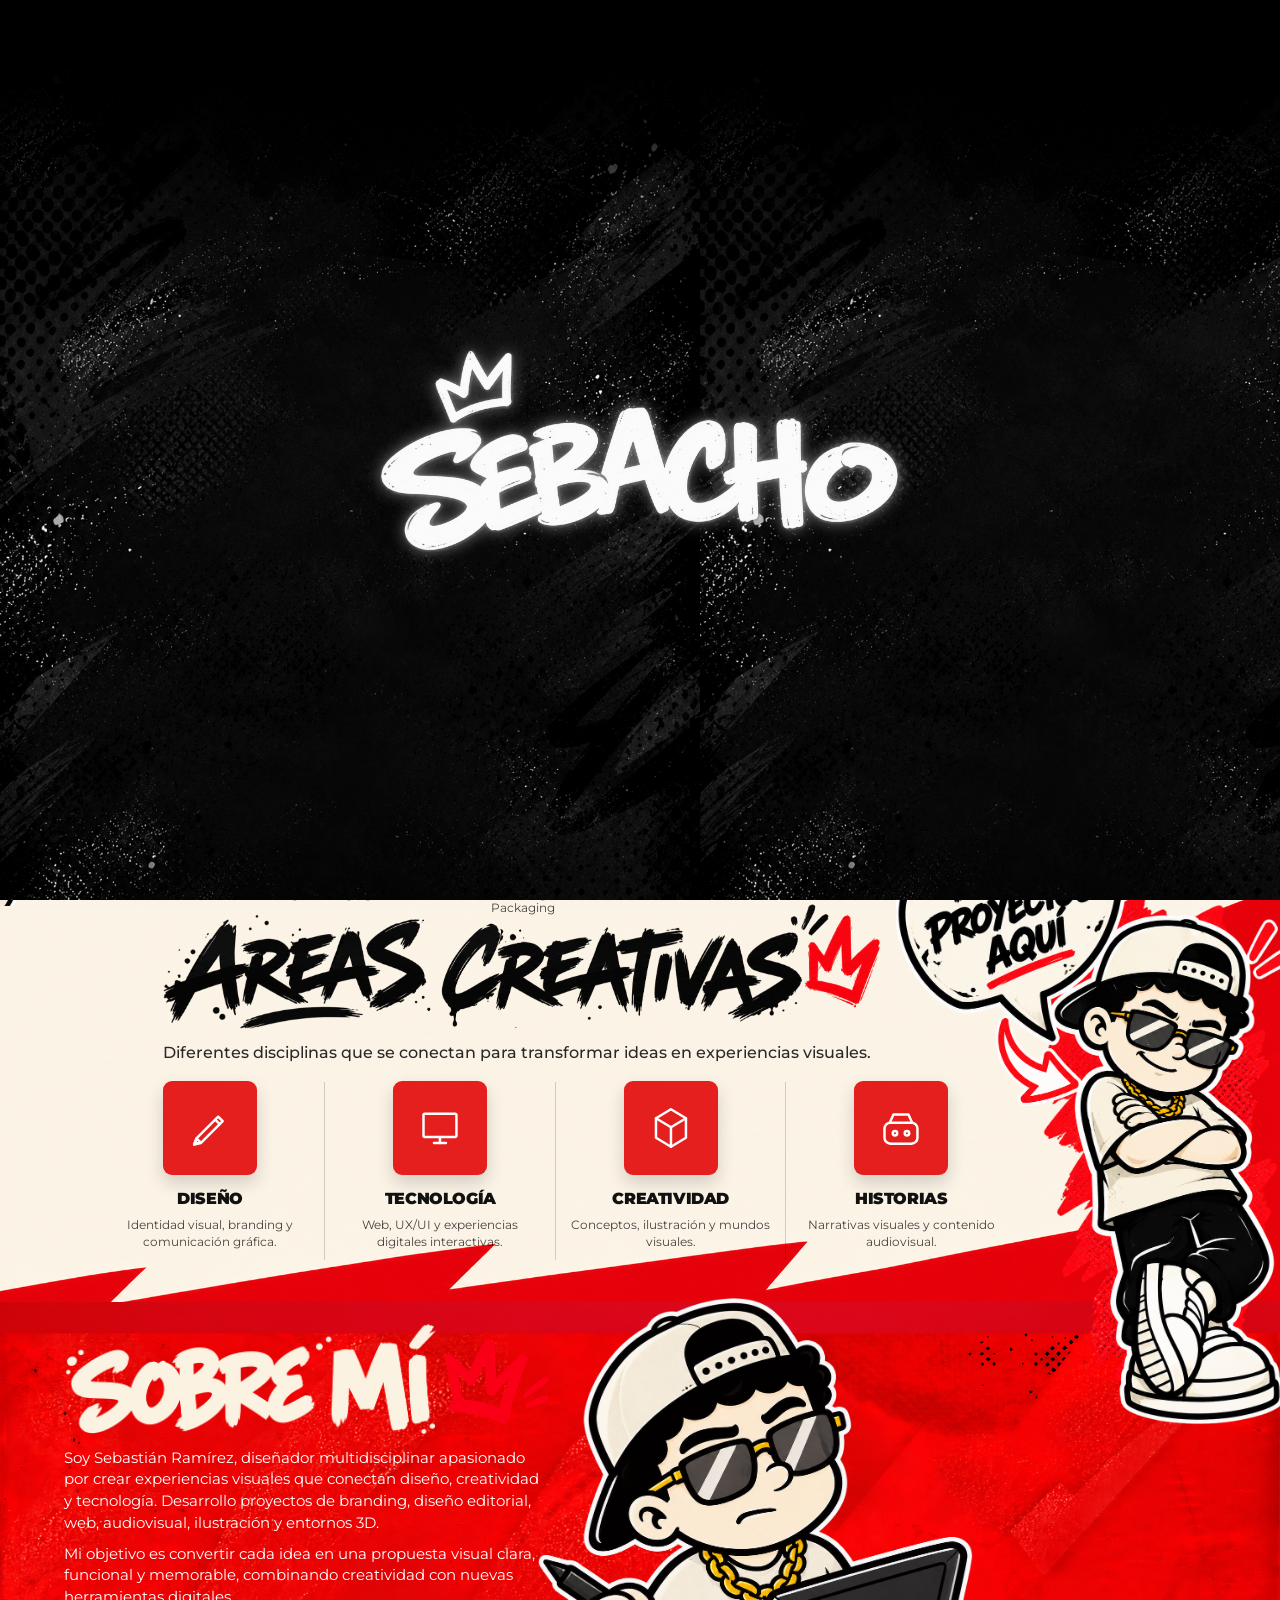
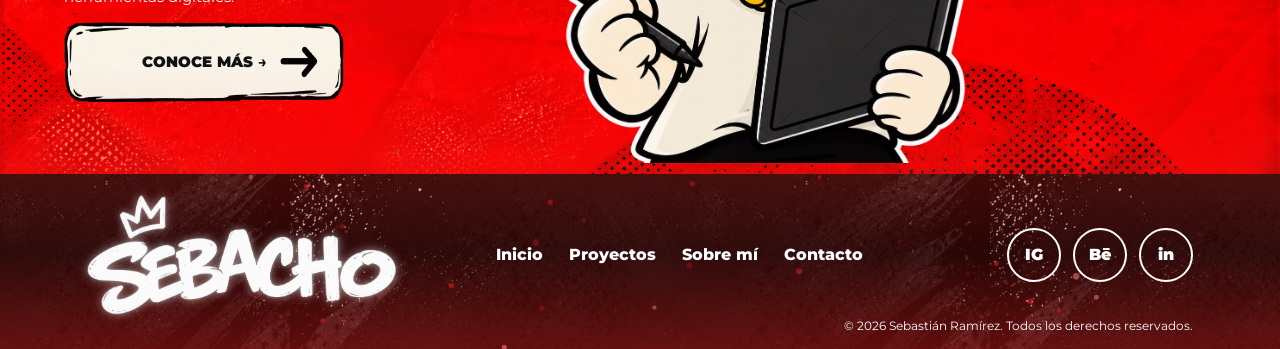
==== commit ee9c9745: "Actualizacion pagina de proyectos y portafolio" ====
--- a/index.html
+++ b/index.html
@@ -46,7 +46,6 @@
     </div>
 
 
-
     <!-- =====================================================
          CURSOR
     ====================================================== -->
@@ -54,7 +53,6 @@
     <div class="custom-cursor" id="customCursor" aria-hidden="true"></div>
 
 
-
     <!-- =====================================================
          PARTICULAS GENERALES
     ====================================================== -->
@@ -62,7 +60,6 @@
     <canvas id="globalParticles" class="global-particles"></canvas>
 
 
-
     <!-- =====================================================
          HEADER
     ====================================================== -->
@@ -71,7 +68,6 @@
 
         <div class="header-background"></div>
 
-
         <div class="header-inner">
 
 
@@ -82,7 +78,6 @@
                 <img src="img/inicio/logo-sebacho.png" alt="Sebacho Portafolio" class="floating-logo">
 
             </a>
-
 
 
             <!-- MENU -->
@@ -93,17 +88,14 @@
                     INICIO
                 </a>
 
-
                 <a href="proyectos.html" class="nav-link">
                     PROYECTOS
                 </a>
 
-
                 <a href="sobre-mi.html" class="nav-link">
                     SOBRE MÍ
                 </a>
 
-
                 <a href="contacto.html" class="nav-link">
                     CONTACTO
                 </a>
@@ -111,7 +103,6 @@
             </nav>
 
 
-
             <!-- MODO CREATIVO -->
 
             <div class="header-actions">
@@ -120,13 +111,11 @@
                     aria-label="Activar modo creativo" aria-pressed="false">
 
                     <img src="img/inicio/modo-creativo-marco.png" alt="" class="creative-mode-frame">
-
 
                     <span class="creative-mode-label">
                         MODO CREATIVO
                     </span>
 
-
                     <span class="creative-switch">
 
                         <span class="creative-switch-dot"></span>
@@ -135,11 +124,9 @@
 
                 </button>
 
-
                 <img src="img/inicio/corona.png" alt="" class="header-crown creative-crown">
 
             </div>
-
 
 
             <!-- MENU MOBILE -->
@@ -159,7 +146,6 @@
     </header>
 
 
-
     <!-- =====================================================
          MAIN
     ====================================================== -->
@@ -167,7 +153,6 @@
     <main class="continuous-page">
 
 
-
         <!-- =================================================
              HERO
         ================================================== -->
@@ -176,13 +161,10 @@
 
             <div class="visual-stage hero-stage">
 
-
                 <img src="img/inicio/Banner-inicio.png" alt="" class="visual-background hero-background">
 
 
-
                 <div class="hero-content">
-
 
                     <img src="img/inicio/Hola-banner.png" alt="Hola"
                         class="hero-hello creative-text reveal-item reveal-pop">
@@ -204,11 +186,10 @@
                     </div>
 
 
-
                     <div class="hero-buttons reveal-item reveal-up">
 
-
-                        <a href="proyectos.html" class="graphic-button creative-button-one magnetic-element">
+                        <a href="proyectos.html"
+                            class="graphic-button creative-button-one magnetic-element">
 
                             <img src="img/inicio/boton-ver-proyectos.png" alt="">
 
@@ -220,7 +201,6 @@
                         </a>
 
 
-
                         <a href="sobre-mi.html"
                             class="graphic-button graphic-button-dark creative-button-two magnetic-element">
 
@@ -232,17 +212,13 @@
 
                         </a>
 
-
                     </div>
 
-
                 </div>
 
-
             </div>
 
         </section>
-
 
 
         <!-- =================================================
@@ -253,30 +229,25 @@
 
             <div class="visual-stage featured-stage">
 
-
                 <img src="img/inicio/fondo-proyectos-destacados.png" alt=""
                     class="visual-background featured-background">
 
 
-
                 <div class="featured-content">
 
 
                     <div class="featured-heading reveal-item reveal-up">
 
-
-                        <img src="img/inicio/titulo-proyectos-destacados.png" alt="Proyectos destacados"
+                        <img src="img/inicio/titulo-proyectos-destacados.png"
+                            alt="Proyectos destacados"
                             class="featured-title creative-title-one">
-
 
                         <p>
                             Una selección de trabajos que representan
                             mi enfoque, mi estilo y mis habilidades.
                         </p>
 
-
                     </div>
-
 
 
                     <a href="proyectos.html"
@@ -288,21 +259,23 @@
                     </a>
 
 
-
                     <div class="featured-grid">
 
 
-                        <!-- ULTRA 100 -->
-
-                        <a href="proyectos/ultra-100.html" class="project-card reveal-item reveal-up"
+                        <!-- ==============================
+                             ULTRA 100
+                        =============================== -->
+
+                        <a href="proyecto.html?id=ultra-100"
+                            class="project-card reveal-item reveal-up"
                             style="--delay:0ms;">
 
                             <div class="project-image">
 
-                                <div class="placeholder">
-                                    ULTRA 100
-                                </div>
-
+                                <img
+                                    src="img/proyectos/ultra-100-portada.png"
+                                    alt="Proyecto Ultra 100"
+                                    loading="lazy">
 
                                 <div class="project-hover-info">
 
@@ -311,37 +284,38 @@
                                     </h3>
 
                                     <p>
-                                        BRANDING · PACKAGING
+                                        BRANDING · PACKAGING · PUBLICIDAD
                                     </p>
 
                                 </div>
 
                             </div>
-
 
                             <h2>
                                 ULTRA 100
                             </h2>
 
                             <p>
-                                Branding · Packaging
+                                Branding · Packaging · Publicidad
                             </p>
 
                         </a>
 
 
-
-                        <!-- MÜSS -->
-
-                        <a href="proyectos/muss.html" class="project-card reveal-item reveal-up"
+                        <!-- ==============================
+                             MÜSS
+                        =============================== -->
+
+                        <a href="proyecto.html?id=muss"
+                            class="project-card reveal-item reveal-up"
                             style="--delay:70ms;">
 
                             <div class="project-image">
 
-                                <div class="placeholder">
-                                    MÜSS
-                                </div>
-
+                                <img
+                                    src="img/proyectos/Muss-portada.png"
+                                    alt="Proyecto MÜSS"
+                                    loading="lazy">
 
                                 <div class="project-hover-info">
 
@@ -350,76 +324,78 @@
                                     </h3>
 
                                     <p>
-                                        BRANDING · PACKAGING
+                                        BRANDING · IDENTIDAD VISUAL · PACKAGING
                                     </p>
 
                                 </div>
 
                             </div>
-
 
                             <h2>
                                 MÜSS
                             </h2>
 
                             <p>
-                                Branding · Packaging
+                                Branding · Identidad visual · Packaging
                             </p>
 
                         </a>
 
 
-
-                        <!-- RAYMAN -->
-
-                        <a href="proyectos/rayman.html" class="project-card reveal-item reveal-up"
+                        <!-- ==============================
+                             RAYMAN WEB
+                        =============================== -->
+
+                        <a href="proyecto.html?id=rayman"
+                            class="project-card reveal-item reveal-up"
                             style="--delay:140ms;">
 
                             <div class="project-image">
 
-                                <div class="placeholder">
-                                    RAYMAN
+                                <img
+                                    src="img/proyectos/Rayman-portada.png"
+                                    alt="Proyecto Rayman Web"
+                                    loading="lazy">
+
+                                <div class="project-hover-info">
+
+                                    <h3>
+                                        RAYMAN WEB
+                                    </h3>
+
+                                    <p>
+                                        DISEÑO WEB · UX/UI · FRONT-END
+                                    </p>
+
                                 </div>
 
-
-                                <div class="project-hover-info">
-
-                                    <h3>
-                                        RAYMAN
-                                    </h3>
-
-                                    <p>
-                                        WEB · UX/UI
-                                    </p>
-
-                                </div>
-
                             </div>
 
-
                             <h2>
-                                RAYMAN
+                                RAYMAN WEB
                             </h2>
 
                             <p>
-                                Web · UX/UI
+                                Diseño web · UX/UI · Front-end
                             </p>
 
                         </a>
 
 
-
-                        <!-- KOF -->
-
-                        <a href="proyectos/kof.html" class="project-card reveal-item reveal-up"
+                        <!-- ==============================
+                             THE KING OF FIGHTERS
+                        =============================== -->
+
+                        <a href="proyecto.html?id=tkof"
+                            class="project-card reveal-item reveal-up"
                             style="--delay:210ms;">
 
                             <div class="project-image">
 
-                                <div class="placeholder">
-                                    THE KING OF FIGHTERS
-                                </div>
-
+                                <img
+                                    src="img/proyectos/TKOF-portada.png"
+                                    alt="Proyecto The King of Fighters"
+                                    loading="lazy">
 
                                 <div class="project-hover-info">
 
@@ -428,20 +404,19 @@
                                     </h3>
 
                                     <p>
-                                        WEB · UX/UI
+                                        DISEÑO WEB · UX/UI · FRONT-END
                                     </p>
 
                                 </div>
 
                             </div>
-
 
                             <h2>
                                 THE KING OF FIGHTERS
                             </h2>
 
                             <p>
-                                Web · UX/UI
+                                Diseño web · UX/UI · Front-end
                             </p>
 
                         </a>
@@ -449,23 +424,20 @@
 
                     </div>
 
-
                 </div>
 
 
-
                 <div class="featured-character-position character-front">
 
-                    <img src="img/inicio/proyectos-destacados-personaje.png" alt=""
+                    <img src="img/inicio/proyectos-destacados-personaje.png"
+                        alt=""
                         class="featured-character creative-character-left reveal-item reveal-left">
 
                 </div>
 
-
             </div>
 
         </section>
-
 
 
         <!-- =================================================
@@ -476,20 +448,19 @@
 
             <div class="visual-stage areas-stage">
 
-
-                <img src="img/inicio/fondo-areas-creativos.png" alt=""
+                <img src="img/inicio/fondo-areas-creativos.png"
+                    alt=""
                     class="visual-background areas-background">
 
 
-
                 <div class="areas-content">
 
 
                     <div class="areas-heading reveal-item reveal-left">
 
-                        <img src="img/inicio/titulo-Areas-creativas.png" alt="Áreas creativas"
+                        <img src="img/inicio/titulo-Areas-creativas.png"
+                            alt="Áreas creativas"
                             class="areas-title creative-areas-title">
-
 
                         <p>
                             Diferentes disciplinas que se conectan para
@@ -499,13 +470,13 @@
                     </div>
 
 
-
                     <div class="areas-grid">
 
 
                         <!-- DISEÑO -->
 
-                        <article class="area-item reveal-item reveal-up" style="--delay:0ms;">
+                        <article class="area-item reveal-item reveal-up"
+                            style="--delay:0ms;">
 
                             <div class="area-icon creative-icon-one">
 
@@ -519,11 +490,9 @@
 
                             </div>
 
-
                             <h3>
                                 DISEÑO
                             </h3>
-
 
                             <p>
                                 Identidad visual, branding
@@ -533,10 +502,10 @@
                         </article>
 
 
-
                         <!-- TECNOLOGÍA -->
 
-                        <article class="area-item reveal-item reveal-up" style="--delay:80ms;">
+                        <article class="area-item reveal-item reveal-up"
+                            style="--delay:80ms;">
 
                             <div class="area-icon creative-icon-two">
 
@@ -550,12 +519,10 @@
                                 </svg>
 
                             </div>
-
 
                             <h3>
                                 TECNOLOGÍA
                             </h3>
-
 
                             <p>
                                 Web, UX/UI y experiencias
@@ -565,10 +532,10 @@
                         </article>
 
 
-
                         <!-- CREATIVIDAD -->
 
-                        <article class="area-item reveal-item reveal-up" style="--delay:160ms;">
+                        <article class="area-item reveal-item reveal-up"
+                            style="--delay:160ms;">
 
                             <div class="area-icon creative-icon-three">
 
@@ -582,11 +549,9 @@
 
                             </div>
 
-
                             <h3>
                                 CREATIVIDAD
                             </h3>
-
 
                             <p>
                                 Conceptos, ilustración
@@ -596,10 +561,10 @@
                         </article>
 
 
-
                         <!-- HISTORIAS -->
 
-                        <article class="area-item reveal-item reveal-up" style="--delay:240ms;">
+                        <article class="area-item reveal-item reveal-up"
+                            style="--delay:240ms;">
 
                             <div class="area-icon creative-icon-four">
 
@@ -617,12 +582,10 @@
                                 </svg>
 
                             </div>
-
 
                             <h3>
                                 HISTORIAS
                             </h3>
-
 
                             <p>
                                 Narrativas visuales
@@ -631,26 +594,22 @@
 
                         </article>
 
-
                     </div>
 
-
                 </div>
 
 
-
                 <div class="areas-character-position character-front">
 
-                    <img src="img/inicio/personaje-otros-proyectos.png" alt=""
+                    <img src="img/inicio/personaje-otros-proyectos.png"
+                        alt=""
                         class="areas-character creative-areas-character reveal-item reveal-right">
 
                 </div>
 
-
             </div>
 
         </section>
-
 
 
         <!-- =================================================
@@ -661,18 +620,16 @@
 
             <div class="visual-stage about-stage">
 
-
-                <img src="img/inicio/fondo-sobre-mi.png" alt=""
+                <img src="img/inicio/fondo-sobre-mi.png"
+                    alt=""
                     class="visual-background about-background">
 
 
-
                 <div class="about-content reveal-item reveal-left">
 
-
-                    <img src="img/inicio/titulo-sobre-mi.png" alt="Sobre mí"
+                    <img src="img/inicio/titulo-sobre-mi.png"
+                        alt="Sobre mí"
                         class="about-title creative-about-title">
-
 
                     <p>
                         Soy Sebastián Ramírez, diseñador multidisciplinar
@@ -682,7 +639,6 @@
                         ilustración y entornos 3D.
                     </p>
 
-
                     <p>
                         Mi objetivo es convertir cada idea en una propuesta
                         visual clara, funcional y memorable, combinando
@@ -690,7 +646,6 @@
                     </p>
 
 
-
                     <a href="sobre-mi.html"
                         class="about-button creative-about-button magnetic-element">
 
@@ -703,30 +658,26 @@
 
                     </a>
 
-
                 </div>
 
 
-
                 <div class="about-character-position character-front">
 
-                    <img src="img/inicio/personaje-sobre-mi.png" alt=""
+                    <img src="img/inicio/personaje-sobre-mi.png"
+                        alt=""
                         class="about-character creative-about-character reveal-item reveal-pop">
 
                 </div>
 
 
-
                 <div class="about-footer-fade"></div>
 
-
             </div>
 
         </section>
 
 
     </main>
-
 
 
     <!-- =====================================================
@@ -742,48 +693,41 @@
         <div class="footer-red-glow"></div>
 
 
-
         <div class="footer-inner reveal-item reveal-up">
 
 
-            <a href="index.html" class="footer-logo hover-menu-effect">
-
-                <img src="img/inicio/logo-sebacho.png" alt="Sebacho"
+            <a href="index.html"
+                class="footer-logo hover-menu-effect">
+
+                <img src="img/inicio/logo-sebacho.png"
+                    alt="Sebacho"
                     class="floating-logo footer-floating-logo">
 
             </a>
 
 
-
             <nav class="footer-nav">
-
 
                 <a href="index.html" class="hover-menu-effect">
                     Inicio
                 </a>
 
-
                 <a href="proyectos.html" class="hover-menu-effect">
                     Proyectos
                 </a>
 
-
                 <a href="sobre-mi.html" class="hover-menu-effect">
                     Sobre mí
                 </a>
 
-
                 <a href="contacto.html" class="hover-menu-effect">
                     Contacto
                 </a>
 
-
             </nav>
 
 
-
             <div class="footer-socials">
-
 
                 <a href="https://www.instagram.com/sebbacho/"
                     target="_blank"
@@ -792,7 +736,6 @@
                     IG
                 </a>
 
-
                 <a href="https://www.behance.net/skullrex00reli"
                     target="_blank"
                     rel="noopener noreferrer"
@@ -800,7 +743,6 @@
                     Bē
                 </a>
 
-
                 <a href="https://www.linkedin.com/in/ssebachoo-designer-447608274/"
                     target="_blank"
                     rel="noopener noreferrer"
@@ -808,12 +750,9 @@
                     in
                 </a>
 
-
             </div>
 
-
         </div>
-
 
 
         <p class="footer-copy">
@@ -829,19 +768,20 @@
     </footer>
 
 
-
     <!-- =====================================================
          VOLVER ARRIBA
     ====================================================== -->
 
-    <button class="back-to-top" id="backToTop" type="button" aria-label="Volver al inicio">
+    <button class="back-to-top"
+        id="backToTop"
+        type="button"
+        aria-label="Volver al inicio">
 
         <span>↑</span>
 
     </button>
 
 
-
     <script src="js/main.js"></script>
 
 
--- a/css/style.css
+++ b/css/style.css
@@ -3456,4 +3456,1615 @@
 
     }
 
+}
+
+/* =========================================================
+   =========================================================
+   RESPONSIVE FINAL - SEBACHO PORTAFOLIO
+   PEGAR AL FINAL DEL STYLE.CSS
+   =========================================================
+   ========================================================= */
+
+
+/* =========================================================
+   TABLET / MOBILE
+========================================================= */
+
+@media (max-width: 900px) {
+
+    /* =========================================
+       HEADER
+    ========================================= */
+
+    .site-header {
+        height: 105px;
+    }
+
+    .header-inner {
+        width: 92%;
+        display: flex;
+        align-items: center;
+        justify-content: space-between;
+        gap: 12px;
+    }
+
+    .brand {
+        position: relative;
+        z-index: 9200;
+        width: 185px;
+        flex-shrink: 0;
+    }
+
+    .header-actions {
+        position: relative;
+        z-index: 9300;
+        margin-left: auto;
+        display: flex;
+        align-items: center;
+        gap: 10px;
+    }
+
+    .header-crown {
+        display: none;
+    }
+
+
+    /* =========================================
+       BOTÓN HAMBURGUESA MÁS GRANDE
+    ========================================= */
+
+    .mobile-menu-button {
+        position: relative;
+        z-index: 9500;
+
+        display: flex;
+
+        width: 58px;
+        height: 58px;
+
+        flex-direction: column;
+        align-items: center;
+        justify-content: center;
+
+        border: 2px solid rgba(255,255,255,.9);
+        border-radius: 50%;
+
+        background:
+            rgba(228,31,30,.95);
+
+        box-shadow:
+            0 7px 20px
+            rgba(0,0,0,.22);
+
+        transition:
+            transform .3s
+            cubic-bezier(.34,1.56,.64,1),
+            background .3s ease;
+    }
+
+
+    .mobile-menu-button:hover {
+        transform:
+            scale(1.08);
+    }
+
+
+    .mobile-menu-button span {
+        display: block;
+
+        width: 29px;
+        height: 3px;
+
+        margin: 3px auto;
+
+        border-radius: 20px;
+
+        background: white;
+
+        transform-origin: center;
+
+        transition:
+            transform .32s ease,
+            opacity .25s ease;
+    }
+
+
+    /* X AL ABRIR */
+
+    .mobile-menu-button.open
+    span:nth-child(1) {
+        transform:
+            translateY(9px)
+            rotate(45deg);
+    }
+
+
+    .mobile-menu-button.open
+    span:nth-child(2) {
+        opacity: 0;
+        transform:
+            scaleX(.2);
+    }
+
+
+    .mobile-menu-button.open
+    span:nth-child(3) {
+        transform:
+            translateY(-9px)
+            rotate(-45deg);
+    }
+
+
+    /* =========================================
+       MENÚ MOBILE
+    ========================================= */
+
+    .main-nav {
+        position: fixed;
+
+        z-index: 9100;
+
+        top: 0;
+        right: -110%;
+
+        width:
+            min(88vw,430px);
+
+        height: 100dvh;
+
+        padding:
+            145px
+            34px
+            45px;
+
+        display: flex;
+
+        flex-direction: column;
+
+        align-items: stretch;
+
+        justify-content:
+            flex-start;
+
+        gap: 12px;
+
+        overflow-y: auto;
+
+        background-image:
+            url("../img/fondo-web.png");
+
+        background-repeat:
+            repeat;
+
+        background-size:
+            700px auto;
+
+        box-shadow:
+            -18px 0 45px
+            rgba(0,0,0,.38);
+
+        transition:
+            right .42s
+            cubic-bezier(.22,.8,.25,1);
+    }
+
+
+    .main-nav::before {
+        content: "";
+
+        position: absolute;
+
+        inset: 0;
+
+        z-index: -1;
+
+        background:
+            linear-gradient(
+                180deg,
+                rgba(228,31,30,.18),
+                rgba(0,0,0,.1)
+            );
+
+        pointer-events: none;
+    }
+
+
+    .main-nav.open {
+        right: 0;
+    }
+
+
+    .nav-link {
+        width: 100%;
+
+        padding:
+            20px 24px;
+
+        display: flex;
+
+        align-items: center;
+
+        justify-content: center;
+
+        color: white;
+
+        font-size:
+            1.08rem;
+
+        font-weight: 900;
+
+        text-align: center;
+
+        border-bottom:
+            1px solid
+            rgba(255,255,255,.13);
+    }
+
+
+    .nav-link::before {
+        inset:
+            5px 2px;
+    }
+
+
+    .nav-link:hover {
+        color: #111;
+    }
+
+
+    /* =========================================
+       MODO CREATIVO
+    ========================================= */
+
+    .creative-mode {
+        width: 185px;
+        height: 58px;
+    }
+
+
+    /* =========================================
+       PROYECTOS
+    ========================================= */
+
+    .featured-grid {
+        grid-template-columns:
+            repeat(2,1fr);
+    }
+
+}
+
+
+
+/* =========================================================
+   MOBILE
+========================================================= */
+
+@media (max-width: 700px) {
+
+    :root {
+        --header-height: 90px;
+        --area-icon-size: 86px;
+    }
+
+
+    /* =========================================
+       BASE
+    ========================================= */
+
+    html,
+    body {
+        width: 100%;
+        overflow-x: hidden;
+    }
+
+
+    body {
+        background-image:
+            url("../img/fondo-web.png");
+
+        background-repeat:
+            repeat;
+
+        background-position:
+            center top;
+
+        background-size:
+            700px auto;
+    }
+
+
+    /* =========================================
+       QUITAR INTRO EN MOBILE
+    ========================================= */
+
+    body.page-loading {
+        overflow-y: auto;
+    }
+
+
+    .intro {
+        display: none !important;
+    }
+
+
+    /* =========================================
+       HEADER
+    ========================================= */
+
+    .site-header {
+        height:
+            var(--header-height);
+    }
+
+
+    .header-inner {
+        width: 92%;
+
+        display: flex;
+
+        align-items: center;
+
+        justify-content:
+            space-between;
+    }
+
+
+    .brand {
+        width: 158px;
+    }
+
+
+    .creative-mode {
+        display: none;
+    }
+
+
+    .mobile-menu-button {
+        width: 55px;
+        height: 55px;
+    }
+
+
+    /* =========================================
+       CONTENEDOR GENERAL
+    ========================================= */
+
+    .continuous-page {
+        position: relative;
+
+        z-index: 2;
+
+        width: 100%;
+
+        padding:
+            14px 12px
+            24px;
+    }
+
+
+    /* =========================================
+       SECCIONES
+    ========================================= */
+
+    .visual-section {
+        position: relative;
+
+        width: 100%;
+
+        margin:
+            0 0 18px;
+
+        padding: 0;
+
+        line-height: normal;
+
+        overflow: visible;
+    }
+
+
+    .visual-stage {
+        position: relative;
+
+        width: 100%;
+
+        overflow: visible;
+    }
+
+
+    /* ocultamos las imágenes gigantes
+       que funcionan como fondos de PC */
+
+    .visual-background {
+        display: none;
+    }
+
+
+    /* =========================================
+       CONTENIDO PASA A FLUJO NORMAL
+    ========================================= */
+
+    .hero-content,
+    .featured-content,
+    .areas-content,
+    .about-content {
+
+        position: relative;
+
+        z-index: 50;
+
+        left: auto;
+
+        right: auto;
+
+        top: auto;
+
+        bottom: auto;
+
+        width: 100%;
+
+        height: auto;
+
+        line-height: normal;
+    }
+
+
+    /* =====================================================
+       HERO
+       CUADRO ROJO
+    ===================================================== */
+
+    .hero-section {
+        margin-top: 4px;
+    }
+
+
+    .hero-stage {
+        padding:
+            0;
+    }
+
+
+    .hero-content {
+        padding:
+            34px
+            24px
+            32px;
+
+        overflow: hidden;
+
+        background:
+            var(--red);
+
+        border-radius:
+            23px;
+
+        box-shadow:
+            0 13px 28px
+            rgba(0,0,0,.17);
+    }
+
+
+    .hero-content::before {
+        content: "";
+
+        position: absolute;
+
+        z-index: -1;
+
+        inset: 0;
+
+        opacity: .12;
+
+        background-image:
+            url("../img/fondo-web.png");
+
+        background-size:
+            620px auto;
+
+        pointer-events: none;
+    }
+
+
+    .hero-hello {
+        width:
+            min(100%,390px);
+
+        margin:
+            0 auto 8px;
+    }
+
+
+    .hero-copy {
+        margin-top: 8px;
+
+        text-align: center;
+    }
+
+
+    .hero-copy h1 {
+        margin-bottom: 14px;
+
+        color: white;
+
+        font-size:
+            clamp(
+                1.55rem,
+                7vw,
+                2.15rem
+            );
+
+        line-height: 1.05;
+    }
+
+
+    .hero-copy p {
+        max-width: 500px;
+
+        margin: auto;
+
+        color:
+            rgba(255,255,255,.94);
+
+        font-size:
+            .98rem;
+
+        line-height: 1.5;
+    }
+
+
+    /* =========================================
+       BOTONES HERO
+    ========================================= */
+
+    .hero-buttons {
+        width: 100%;
+
+        margin-top: 25px;
+
+        display: flex;
+
+        flex-direction: column;
+
+        align-items: center;
+
+        gap: 11px;
+    }
+
+
+    .graphic-button {
+        width:
+            min(100%,285px);
+
+        height: 78px;
+    }
+
+
+    /* =====================================================
+       PROYECTOS DESTACADOS
+       CUADRO BEIGE
+    ===================================================== */
+
+    .featured-section {
+        margin-top: 0;
+    }
+
+
+    .featured-stage {
+        padding:
+            0;
+    }
+
+
+    .featured-content {
+        padding:
+            35px
+            18px
+            30px;
+
+        background:
+            #FAF3E6;
+
+        border-radius:
+            23px;
+
+        box-shadow:
+            0 13px 28px
+            rgba(0,0,0,.16);
+    }
+
+
+    .featured-heading {
+        position: relative;
+
+        z-index: 10;
+
+        width: 100%;
+
+        text-align: center;
+    }
+
+
+    .featured-title {
+        width:
+            min(100%,470px);
+
+        margin:
+            0 auto;
+    }
+
+
+    .featured-heading p {
+        max-width: 500px;
+
+        margin:
+            9px auto 0;
+
+        padding:
+            0 7px;
+
+        color: #222;
+
+        font-size:
+            .94rem;
+
+        line-height: 1.45;
+    }
+
+
+    /* =========================================
+       VER TODOS
+    ========================================= */
+
+    .view-all {
+        position: relative;
+
+        top: auto;
+        right: auto;
+
+        width:
+            min(210px,65%);
+
+        margin:
+            16px auto 20px;
+
+        display: block;
+    }
+
+
+    /* =========================================
+       PERSONAJE PROYECTOS
+    ========================================= */
+
+    .featured-character-position {
+        position: relative;
+
+        z-index: 20;
+
+        left: auto;
+        top: auto;
+
+        width:
+            min(72%,300px);
+
+        max-width: none;
+
+        margin:
+            -6px auto -15px;
+
+        transform: none;
+    }
+
+
+    .featured-character {
+        width: 100%;
+    }
+
+
+    /* =========================================
+       GRID PROYECTOS
+    ========================================= */
+
+    .featured-grid {
+        width: 100%;
+
+        margin-top: 18px;
+
+        display: grid;
+
+        grid-template-columns:
+            1fr;
+
+        gap: 24px;
+    }
+
+
+    .project-card {
+        width: 100%;
+
+        color: #111;
+    }
+
+
+    .project-image {
+        aspect-ratio:
+            1.55 / 1;
+
+        margin-bottom: 9px;
+
+        border-radius:
+            15px;
+
+        box-shadow:
+            0 7px 16px
+            rgba(0,0,0,.12);
+    }
+
+
+    /* info visible porque en móvil
+       no existe hover real */
+
+    .project-hover-info {
+        opacity: 1;
+
+        bottom: 11px;
+
+        width:
+            calc(100% - 22px);
+
+        padding:
+            12px 13px;
+
+        border-radius:
+            12px;
+
+        transform:
+            translate(-50%,0)
+            scale(1);
+    }
+
+
+    .project-card > h2 {
+        font-size:
+            .94rem;
+    }
+
+
+    .project-card > p {
+        font-size:
+            .78rem;
+    }
+
+
+    /* =====================================================
+       ÁREAS CREATIVAS
+       CUADRO BEIGE
+    ===================================================== */
+
+    .areas-section {
+        margin-top: 0;
+    }
+
+
+    .areas-stage {
+        padding: 0;
+    }
+
+
+    .areas-content {
+        padding:
+            34px
+            18px
+            30px;
+
+        background:
+            #FAF3E6;
+
+        border-radius:
+            23px;
+
+        box-shadow:
+            0 13px 28px
+            rgba(0,0,0,.16);
+    }
+
+
+    .areas-heading {
+        width: 100%;
+
+        margin:
+            0 auto 25px;
+
+        text-align: center;
+    }
+
+
+    .areas-title {
+        width:
+            min(100%,460px);
+
+        margin: auto;
+    }
+
+
+    .areas-heading p {
+        max-width: 500px;
+
+        margin:
+            10px auto 0;
+
+        padding:
+            0 5px;
+
+        color: #292929;
+
+        font-size:
+            .96rem;
+
+        line-height: 1.45;
+    }
+
+
+    /* =========================================
+       ÁREAS GRID
+    ========================================= */
+
+    .areas-grid {
+        width: 100%;
+
+        display: grid;
+
+        grid-template-columns:
+            repeat(2,1fr);
+
+        gap:
+            25px 10px;
+    }
+
+
+    .area-item {
+        min-height: 0;
+
+        padding:
+            5px 8px
+            12px;
+
+        display: flex;
+
+        flex-direction: column;
+
+        align-items: center;
+
+        justify-content:
+            flex-start;
+
+        color: #111;
+
+        text-align: center;
+    }
+
+
+    .area-item::after {
+        display: none !important;
+    }
+
+
+    .area-icon {
+        width:
+            var(--area-icon-size);
+
+        height:
+            var(--area-icon-size);
+
+        margin-bottom:
+            12px;
+    }
+
+
+    .area-item h3 {
+        font-size:
+            .98rem;
+
+        line-height: 1.15;
+    }
+
+
+    .area-item p {
+        max-width: 180px;
+
+        margin-top: 7px;
+
+        font-size:
+            .77rem;
+
+        line-height: 1.38;
+    }
+
+
+    /* =========================================
+       PERSONAJE ÁREAS
+    ========================================= */
+
+    .areas-character-position {
+        position: relative;
+
+        z-index: 20;
+
+        right: auto;
+        top: auto;
+
+        width:
+            min(75%,315px);
+
+        max-width: none;
+
+        margin:
+            22px auto -24px;
+
+        transform: none;
+    }
+
+
+    .areas-character {
+        width: 100%;
+    }
+
+
+    /* =====================================================
+       SOBRE MÍ
+       CUADRO ROJO
+    ===================================================== */
+
+    .about-section {
+        margin-top: 0;
+    }
+
+
+    .about-stage {
+        position: relative;
+
+        min-height: 0;
+
+        padding: 0;
+
+        overflow: visible;
+    }
+
+
+    .about-background {
+        display: none;
+    }
+
+
+    .about-content {
+        position: relative;
+
+        z-index: 30;
+
+        padding:
+            35px
+            24px
+            310px;
+
+        overflow: hidden;
+
+        background:
+            var(--red);
+
+        border-radius:
+            23px;
+
+        color: white;
+
+        box-shadow:
+            0 13px 28px
+            rgba(0,0,0,.18);
+    }
+
+
+    .about-content::before {
+        content: "";
+
+        position: absolute;
+
+        z-index: -1;
+
+        inset: 0;
+
+        opacity: .11;
+
+        background-image:
+            url("../img/fondo-web.png");
+
+        background-size:
+            650px auto;
+
+        pointer-events: none;
+    }
+
+
+    .about-title {
+        width:
+            min(100%,420px);
+
+        margin:
+            0 auto 16px;
+    }
+
+
+    .about-content p {
+        max-width: 520px;
+
+        margin:
+            0 auto 11px;
+
+        color:
+            rgba(255,255,255,.95);
+
+        font-size:
+            .96rem;
+
+        line-height: 1.5;
+
+        text-align: center;
+    }
+
+
+    /* =========================================
+       BOTÓN SOBRE MI
+    ========================================= */
+
+    .about-button {
+        width:
+            min(280px,90%);
+
+        height: 80px;
+
+        margin:
+            20px auto 0;
+    }
+
+
+    /* =========================================
+       PERSONAJE SOBRE MI
+    ========================================= */
+
+    .about-character-position {
+        position: absolute;
+
+        z-index: 45;
+
+        left: 50%;
+
+        bottom: 18px;
+
+        width:
+            min(62%,280px);
+
+        max-width: none;
+
+        transform:
+            translateX(-50%);
+    }
+
+
+    .about-character {
+        width: 100%;
+    }
+
+
+    .about-footer-fade {
+        display: none;
+    }
+
+
+    /* =====================================================
+       FOOTER
+    ===================================================== */
+
+    .footer {
+        min-height: 0;
+
+        margin-top: 0;
+
+        padding:
+            32px
+            18px
+            20px;
+    }
+
+
+    .footer-inner {
+        width: 100%;
+
+        display: flex;
+
+        flex-direction: column;
+
+        align-items: center;
+
+        gap: 20px;
+
+        text-align: center;
+    }
+
+
+    .footer-logo {
+        width:
+            min(250px,80%);
+    }
+
+
+    .footer-nav {
+        width: 100%;
+
+        display: flex;
+
+        flex-wrap: wrap;
+
+        justify-content: center;
+
+        gap:
+            13px 20px;
+    }
+
+
+    .footer-nav a {
+        font-size:
+            .9rem;
+    }
+
+
+    .footer-socials {
+        width: 100%;
+
+        display: flex;
+
+        justify-content: center;
+
+        gap: 11px;
+    }
+
+
+    .footer-socials a {
+        width: 49px;
+        height: 49px;
+    }
+
+
+    .footer-copy {
+        width: 100%;
+
+        margin-top: 15px;
+
+        text-align: center;
+
+        font-size:
+            .68rem;
+    }
+
+
+    /* =========================================
+       VOLVER ARRIBA
+    ========================================= */
+
+    .back-to-top {
+        right: 15px;
+
+        bottom: 15px;
+
+        width: 52px;
+
+        height: 52px;
+    }
+
+
+    /* =====================================================
+       ANIMACIONES DE ENTRADA DESACTIVADAS
+       EN RESPONSIVE
+    ===================================================== */
+
+    .reveal-item,
+    .reveal-up,
+    .reveal-left,
+    .reveal-right,
+    .reveal-pop {
+
+        opacity: 1 !important;
+
+        transform:
+            none !important;
+
+        transition:
+            none !important;
+
+        transition-delay:
+            0ms !important;
+    }
+
+
+    /* evita movimientos del modo creativo
+       que puedan afectar composición mobile */
+
+    body.creative-on
+    .creative-text,
+
+    body.creative-on
+    .creative-button-one,
+
+    body.creative-on
+    .creative-button-two,
+
+    body.creative-on
+    .creative-small-button,
+
+    body.creative-on
+    .creative-title-one,
+
+    body.creative-on
+    .creative-character-left,
+
+    body.creative-on
+    .creative-areas-title,
+
+    body.creative-on
+    .creative-areas-character,
+
+    body.creative-on
+    .creative-icon-one,
+
+    body.creative-on
+    .creative-icon-two,
+
+    body.creative-on
+    .creative-icon-three,
+
+    body.creative-on
+    .creative-icon-four,
+
+    body.creative-on
+    .creative-about-title,
+
+    body.creative-on
+    .creative-about-button,
+
+    body.creative-on
+    .creative-about-character {
+
+        animation:
+            none !important;
+    }
+
+}
+
+
+
+/* =========================================================
+   MOBILE PEQUEÑO
+========================================================= */
+
+@media (max-width: 470px) {
+
+    :root {
+        --area-icon-size:
+            80px;
+    }
+
+
+    .continuous-page {
+        padding:
+            10px
+            9px
+            20px;
+    }
+
+
+    /* =========================================
+       HEADER
+    ========================================= */
+
+    .brand {
+        width: 145px;
+    }
+
+
+    .mobile-menu-button {
+        width: 52px;
+        height: 52px;
+    }
+
+
+    .mobile-menu-button span {
+        width: 26px;
+    }
+
+
+    .main-nav {
+        width: 90vw;
+
+        padding:
+            125px
+            24px
+            40px;
+    }
+
+
+    /* =========================================
+       HERO
+    ========================================= */
+
+    .hero-content {
+        padding:
+            28px
+            18px
+            27px;
+
+        border-radius:
+            19px;
+    }
+
+
+    .hero-copy h1 {
+        font-size:
+            1.52rem;
+    }
+
+
+    .hero-copy p {
+        font-size:
+            .91rem;
+    }
+
+
+    .graphic-button {
+        width: 100%;
+
+        max-width: 270px;
+
+        height: 72px;
+    }
+
+
+    /* =========================================
+       PROYECTOS
+    ========================================= */
+
+    .featured-content {
+        padding:
+            29px
+            14px
+            25px;
+
+        border-radius:
+            19px;
+    }
+
+
+    .featured-heading p {
+        font-size:
+            .89rem;
+    }
+
+
+    .featured-character-position {
+        width:
+            min(76%,270px);
+    }
+
+
+    .project-image {
+        aspect-ratio:
+            1.45 / 1;
+    }
+
+
+    /* =========================================
+       AREAS
+    ========================================= */
+
+    .areas-content {
+        padding:
+            29px
+            12px
+            25px;
+
+        border-radius:
+            19px;
+    }
+
+
+    .areas-grid {
+        grid-template-columns:
+            repeat(2,1fr);
+
+        gap:
+            24px 5px;
+    }
+
+
+    .area-item {
+        padding:
+            4px 4px
+            10px;
+    }
+
+
+    .area-item h3 {
+        font-size:
+            .88rem;
+    }
+
+
+    .area-item p {
+        max-width: 150px;
+
+        font-size:
+            .7rem;
+    }
+
+
+    .areas-character-position {
+        width:
+            min(80%,280px);
+    }
+
+
+    /* =========================================
+       SOBRE MI
+    ========================================= */
+
+    .about-content {
+        padding:
+            29px
+            18px
+            285px;
+
+        border-radius:
+            19px;
+    }
+
+
+    .about-content p {
+        font-size:
+            .9rem;
+    }
+
+
+    .about-character-position {
+        bottom: 14px;
+
+        width:
+            min(66%,255px);
+    }
+
+
+    /* =========================================
+       FOOTER
+    ========================================= */
+
+    .footer-nav {
+        gap:
+            11px 15px;
+    }
+
+
+    .footer-nav a {
+        font-size:
+            .82rem;
+    }
+
+}
+
+
+
+/* =========================================================
+   TELÉFONOS MUY PEQUEÑOS
+========================================================= */
+
+@media (max-width: 350px) {
+
+    .brand {
+        width: 128px;
+    }
+
+
+    .mobile-menu-button {
+        width: 48px;
+        height: 48px;
+    }
+
+
+    .hero-content,
+    .featured-content,
+    .areas-content,
+    .about-content {
+
+        border-radius:
+            16px;
+    }
+
+
+    .hero-copy h1 {
+        font-size:
+            1.35rem;
+    }
+
+
+    .areas-grid {
+        grid-template-columns:
+            1fr;
+    }
+
+
+    .area-item p {
+        max-width:
+            220px;
+    }
+
+
+    .about-content {
+        padding-bottom:
+            270px;
+    }
+
+}
+/* =========================================================
+   AJUSTE PERSONAJES - SOLO RESPONSIVE
+========================================================= */
+
+@media (max-width: 700px) {
+
+    /* =====================================================
+       PERSONAJE "IDEAS QUE CONECTAN"
+       PEGADO COMPLETAMENTE A LA IZQUIERDA
+    ===================================================== */
+
+    .areas-character-position {
+        position: relative;
+
+        left: -18px !important;
+        right: auto !important;
+
+        width: min(82%, 330px);
+
+        margin:
+            22px auto -24px 0 !important;
+
+        transform: none !important;
+    }
+
+    .areas-character {
+        width: 100%;
+        margin-left: 0;
+    }
+
+
+    /* =====================================================
+       PERSONAJE "MÁS PROYECTOS AQUÍ"
+       OCULTO SOLO EN RESPONSIVE
+    ===================================================== */
+
+    .featured-character-position {
+        display: none !important;
+    }
+
+}
+
+
+/* =========================================================
+   MOBILE PEQUEÑO
+========================================================= */
+
+@media (max-width: 470px) {
+
+    /* todavía más pegado al borde izquierdo */
+
+    .areas-character-position {
+        left: -14px !important;
+
+        width: min(88%, 300px);
+
+        margin:
+            20px auto -22px 0 !important;
+    }
+
 }
